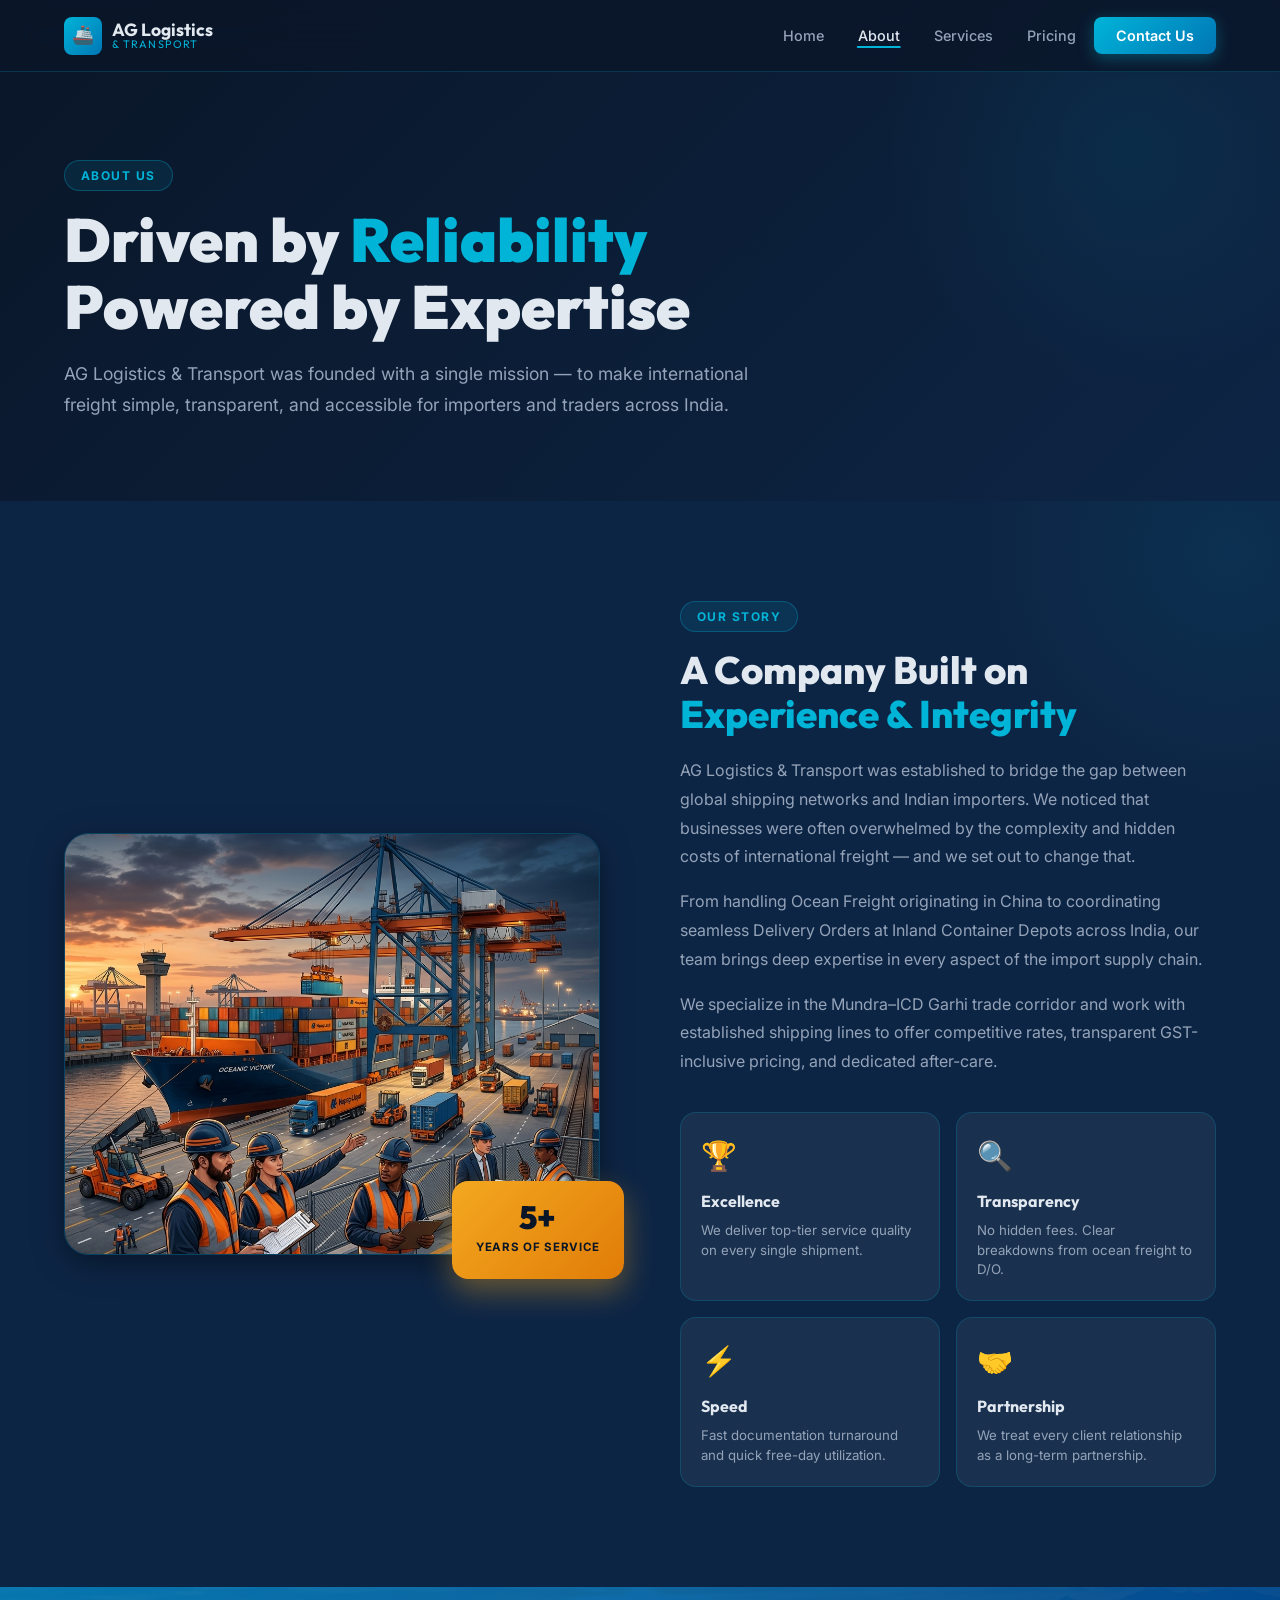
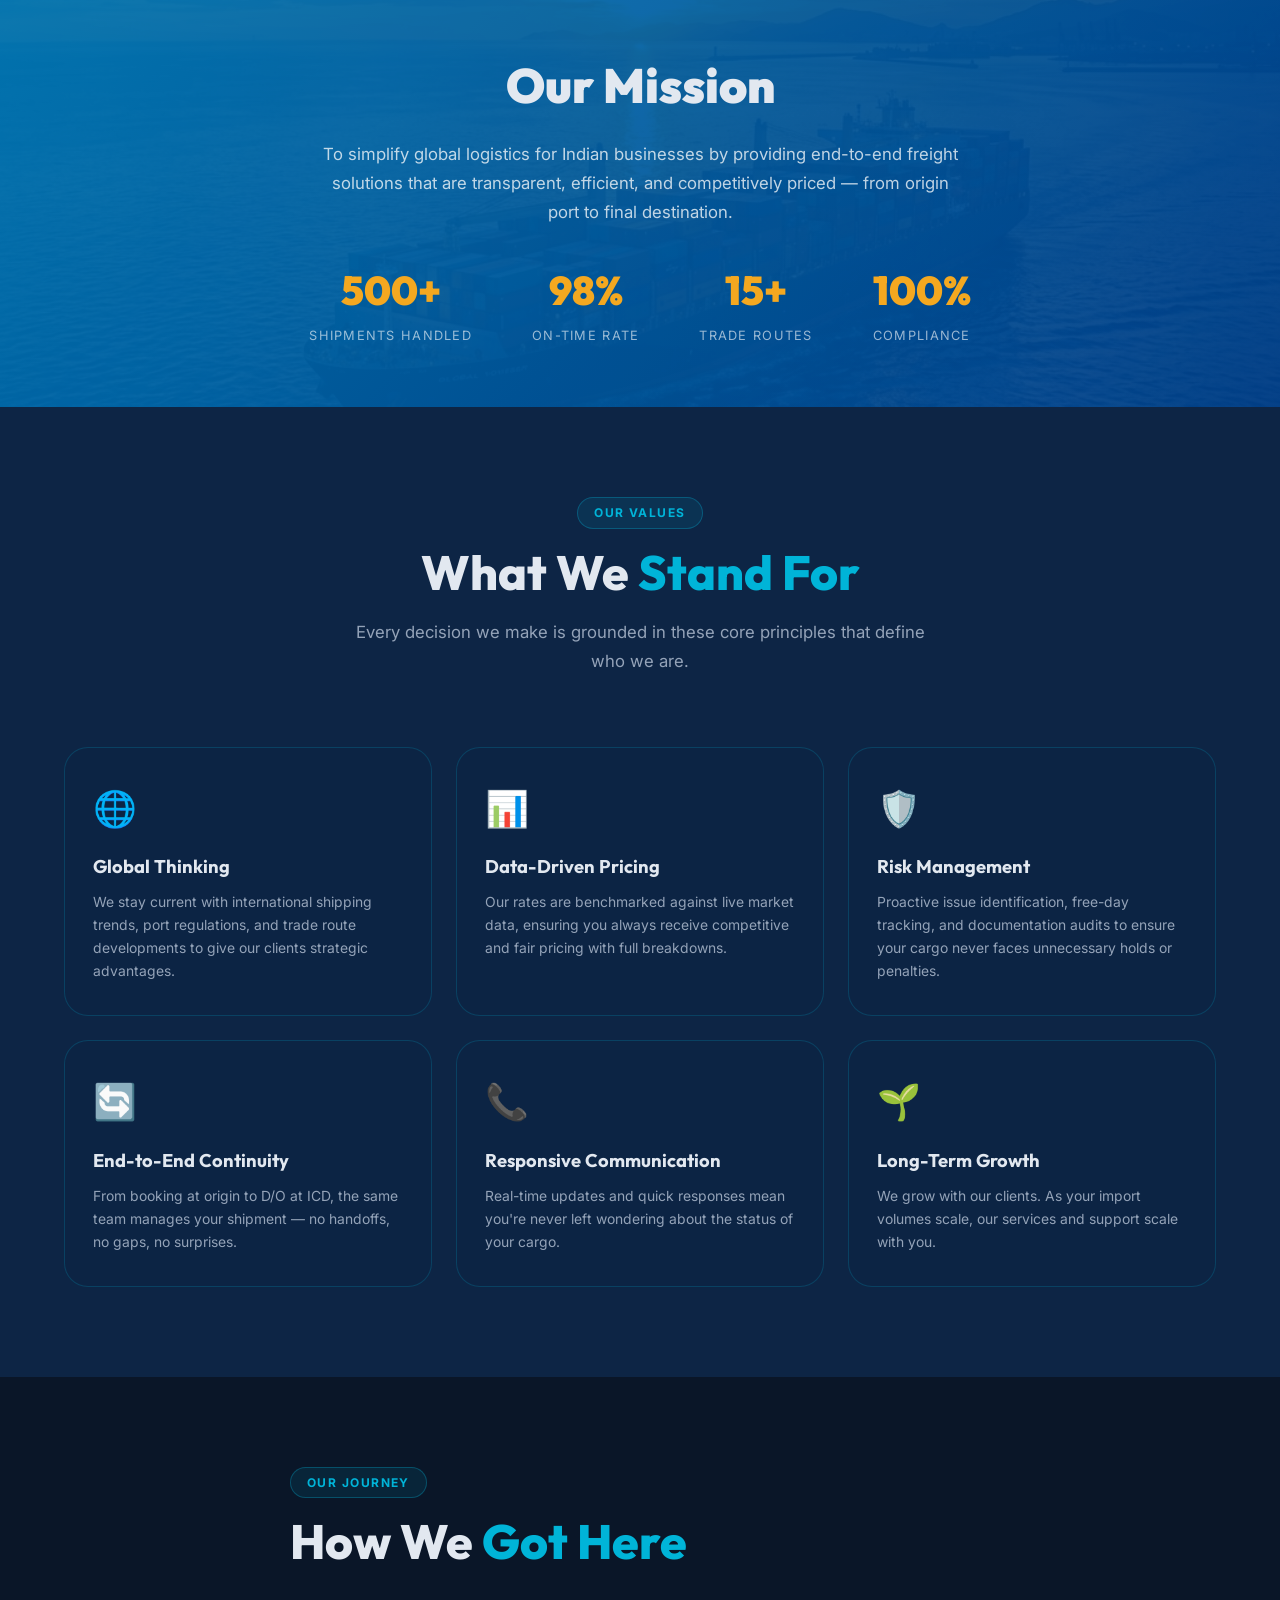
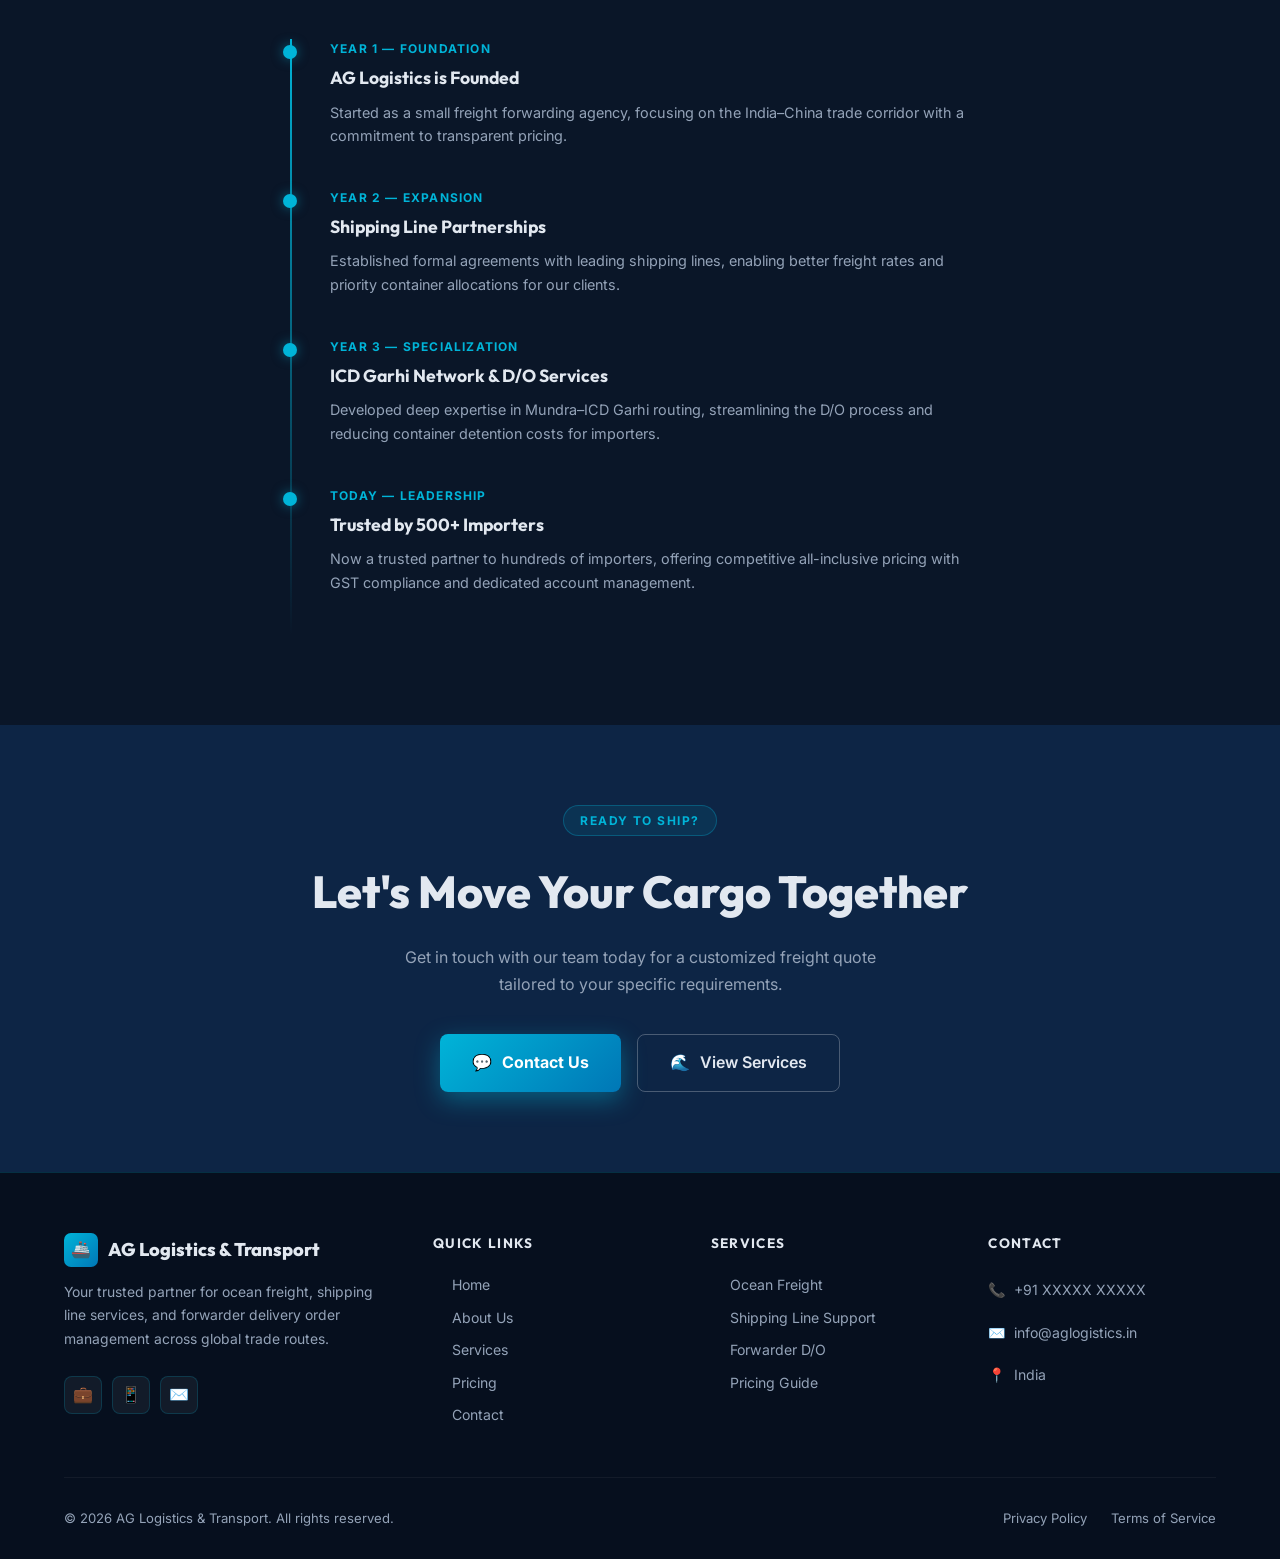
==== about.html @ 7f0ab8ba "static site with contact done" ====
<!DOCTYPE html>
<html lang="en">
<head>
  <meta charset="UTF-8" />
  <meta name="viewport" content="width=device-width, initial-scale=1.0" />
  <title>About Us | AG Logistics & Transport</title>
  <meta name="description" content="Learn about AG Logistics & Transport — our story, mission, and values that drive our commitment to delivering world-class freight solutions." />
  <link rel="stylesheet" href="css/style.css" />
  <style>
    .page-hero {
      padding: 160px 5% 80px;
      background: linear-gradient(135deg, var(--color-primary) 0%, var(--color-secondary) 100%);
      position: relative;
      overflow: hidden;
    }
    .page-hero::before {
      content: '';
      position: absolute;
      top: -100px; right: -100px;
      width: 500px; height: 500px;
      background: radial-gradient(circle, rgba(0,180,216,0.08), transparent 70%);
      pointer-events: none;
    }
    .page-hero-inner { max-width: 700px; }
    .page-hero h1 {
      font-family: var(--font-heading);
      font-size: clamp(2.4rem, 5vw, 3.8rem);
      font-weight: 900;
      line-height: 1.1;
      margin-bottom: 18px;
    }
    .page-hero p {
      font-size: 1.1rem;
      color: var(--color-text-muted);
      line-height: 1.75;
    }
    .timeline {
      position: relative;
      padding-left: 40px;
      margin-top: 40px;
    }
    .timeline::before {
      content: '';
      position: absolute;
      left: 0; top: 0; bottom: 0;
      width: 2px;
      background: linear-gradient(to bottom, var(--color-accent), transparent);
    }
    .timeline-item {
      position: relative;
      padding-bottom: 40px;
    }
    .timeline-item::before {
      content: '';
      position: absolute;
      left: -47px; top: 6px;
      width: 14px; height: 14px;
      border-radius: 50%;
      background: var(--color-accent);
      box-shadow: 0 0 12px rgba(0,180,216,0.5);
    }
    .timeline-year {
      font-size: 0.75rem;
      font-weight: 700;
      color: var(--color-accent);
      text-transform: uppercase;
      letter-spacing: 0.1em;
      margin-bottom: 6px;
    }
    .timeline-title {
      font-family: var(--font-heading);
      font-size: 1.1rem;
      font-weight: 700;
      margin-bottom: 8px;
    }
    .timeline-desc {
      font-size: 0.9rem;
      color: var(--color-text-muted);
      line-height: 1.65;
    }
    .values-grid {
      display: grid;
      grid-template-columns: repeat(3, 1fr);
      gap: 24px;
      margin-top: 50px;
    }
    .value-card {
      background: var(--color-card);
      border: 1px solid var(--color-border);
      border-radius: var(--radius-lg);
      padding: 32px 28px;
      transition: var(--transition);
    }
    .value-card:hover {
      border-color: rgba(0,180,216,0.4);
      transform: translateY(-5px);
      box-shadow: var(--shadow-glow);
    }
    .value-emoji { font-size: 2.2rem; margin-bottom: 16px; display: block; }
    .value-title {
      font-family: var(--font-heading);
      font-size: 1.15rem;
      font-weight: 700;
      margin-bottom: 10px;
    }
    .value-desc {
      font-size: 0.87rem;
      color: var(--color-text-muted);
      line-height: 1.65;
    }
    .team-section {
      background: var(--color-primary);
      padding: 90px 5%;
    }
    .mission-band {
      background: linear-gradient(135deg, #0077b6, #023e8a);
      padding: 60px 5%;
      text-align: center;
      position: relative;
      overflow: hidden;
    }
    .mission-band::before {
      content: '';
      position: absolute; inset: 0;
      background: url('../images/hero_bg.png') center/cover;
      opacity: 0.06;
    }
    .mission-band h2 {
      font-family: var(--font-heading);
      font-size: clamp(1.8rem, 4vw, 3rem);
      font-weight: 900;
      position: relative;
      margin-bottom: 16px;
    }
    .mission-band p {
      font-size: 1.05rem;
      color: rgba(255,255,255,0.75);
      max-width: 650px;
      margin: 0 auto 30px;
      line-height: 1.75;
      position: relative;
    }
    .about-stats {
      display: flex;
      justify-content: center;
      gap: 60px;
      flex-wrap: wrap;
      position: relative;
      margin-top: 16px;
    }
    .astat { text-align: center; }
    .astat-num {
      font-family: var(--font-heading);
      font-size: 2.5rem;
      font-weight: 900;
      color: var(--color-gold);
      display: block;
    }
    .astat-lbl {
      font-size: 0.8rem;
      color: rgba(255,255,255,0.6);
      text-transform: uppercase;
      letter-spacing: 0.1em;
    }
    @media (max-width: 768px) {
      .values-grid { grid-template-columns: 1fr; }
    }
    @media (max-width: 1024px) {
      .values-grid { grid-template-columns: 1fr 1fr; }
    }
  </style>
</head>
<body>

  <!-- NAVBAR -->
  <nav class="navbar" id="navbar">
    <a href="index.html" class="navbar-logo">
      <div class="logo-icon">🚢</div>
      <div class="logo-text">AG Logistics <span>& Transport</span></div>
    </a>
    <ul class="navbar-links">
      <li><a href="index.html">Home</a></li>
      <li><a href="about.html" class="active">About</a></li>
      <li><a href="services.html">Services</a></li>
      <li><a href="pricing.html">Pricing</a></li>
      <li><a href="contact.html" class="navbar-cta">Contact Us</a></li>
    </ul>
    <button class="hamburger" id="hamburger" aria-label="Toggle menu">
      <span></span><span></span><span></span>
    </button>
  </nav>
  <div class="mobile-menu" id="mobileMenu">
    <a href="index.html">Home</a>
    <a href="about.html" class="active">About</a>
    <a href="services.html">Services</a>
    <a href="pricing.html">Pricing</a>
    <a href="contact.html" class="navbar-cta">Contact Us</a>
  </div>

  <!-- PAGE HERO -->
  <div class="page-hero">
    <div class="page-hero-inner">
      <div class="section-tag">About Us</div>
      <h1>Driven by <span style="color:var(--color-accent)">Reliability</span><br>Powered by Expertise</h1>
      <p>AG Logistics & Transport was founded with a single mission — to make international freight simple, transparent, and accessible for importers and traders across India.</p>
    </div>
  </div>

  <!-- ABOUT SECTION -->
  <section class="about-section">
    <div class="about-grid">
      <div class="about-visual reveal">
        <div class="about-img-wrap">
          <img src="images/shipping_line.png" alt="AG Logistics Operations" />
        </div>
        <div class="about-badge-float">
          <span class="badge-number">5+</span>
          <span class="badge-label">Years of Service</span>
        </div>
      </div>

      <div class="about-content reveal reveal-delay-1">
        <div class="section-tag">Our Story</div>
        <h2 class="about-title">A Company Built on<br><span class="accent">Experience & Integrity</span></h2>
        <p class="about-text">
          AG Logistics & Transport was established to bridge the gap between global shipping networks and Indian importers. We noticed that businesses were often overwhelmed by the complexity and hidden costs of international freight — and we set out to change that.
        </p>
        <p class="about-text">
          From handling Ocean Freight originating in China to coordinating seamless Delivery Orders at Inland Container Depots across India, our team brings deep expertise in every aspect of the import supply chain.
        </p>
        <p class="about-text">
          We specialize in the Mundra–ICD Garhi trade corridor and work with established shipping lines to offer competitive rates, transparent GST-inclusive pricing, and dedicated after-care.
        </p>

        <div class="about-pillars">
          <div class="pillar-card">
            <div class="pillar-icon">🏆</div>
            <div class="pillar-title">Excellence</div>
            <div class="pillar-desc">We deliver top-tier service quality on every single shipment.</div>
          </div>
          <div class="pillar-card">
            <div class="pillar-icon">🔍</div>
            <div class="pillar-title">Transparency</div>
            <div class="pillar-desc">No hidden fees. Clear breakdowns from ocean freight to D/O.</div>
          </div>
          <div class="pillar-card">
            <div class="pillar-icon">⚡</div>
            <div class="pillar-title">Speed</div>
            <div class="pillar-desc">Fast documentation turnaround and quick free-day utilization.</div>
          </div>
          <div class="pillar-card">
            <div class="pillar-icon">🤝</div>
            <div class="pillar-title">Partnership</div>
            <div class="pillar-desc">We treat every client relationship as a long-term partnership.</div>
          </div>
        </div>
      </div>
    </div>
  </section>

  <!-- MISSION BAND -->
  <div class="mission-band">
    <h2>Our Mission</h2>
    <p>To simplify global logistics for Indian businesses by providing end-to-end freight solutions that are transparent, efficient, and competitively priced — from origin port to final destination.</p>
    <div class="about-stats">
      <div class="astat">
        <span class="astat-num">500+</span>
        <span class="astat-lbl">Shipments Handled</span>
      </div>
      <div class="astat">
        <span class="astat-num">98%</span>
        <span class="astat-lbl">On-Time Rate</span>
      </div>
      <div class="astat">
        <span class="astat-num">15+</span>
        <span class="astat-lbl">Trade Routes</span>
      </div>
      <div class="astat">
        <span class="astat-num">100%</span>
        <span class="astat-lbl">Compliance</span>
      </div>
    </div>
  </div>

  <!-- VALUES -->
  <section style="background: var(--color-secondary); padding: 90px 5%;">
    <div class="section-header">
      <div class="section-tag">Our Values</div>
      <h2 class="section-title">What We <span class="accent">Stand For</span></h2>
      <p class="section-desc">Every decision we make is grounded in these core principles that define who we are.</p>
    </div>
    <div class="values-grid">
      <div class="value-card reveal">
        <span class="value-emoji">🌐</span>
        <h3 class="value-title">Global Thinking</h3>
        <p class="value-desc">We stay current with international shipping trends, port regulations, and trade route developments to give our clients strategic advantages.</p>
      </div>
      <div class="value-card reveal reveal-delay-1">
        <span class="value-emoji">📊</span>
        <h3 class="value-title">Data-Driven Pricing</h3>
        <p class="value-desc">Our rates are benchmarked against live market data, ensuring you always receive competitive and fair pricing with full breakdowns.</p>
      </div>
      <div class="value-card reveal reveal-delay-2">
        <span class="value-emoji">🛡️</span>
        <h3 class="value-title">Risk Management</h3>
        <p class="value-desc">Proactive issue identification, free-day tracking, and documentation audits to ensure your cargo never faces unnecessary holds or penalties.</p>
      </div>
      <div class="value-card reveal reveal-delay-1">
        <span class="value-emoji">🔄</span>
        <h3 class="value-title">End-to-End Continuity</h3>
        <p class="value-desc">From booking at origin to D/O at ICD, the same team manages your shipment — no handoffs, no gaps, no surprises.</p>
      </div>
      <div class="value-card reveal reveal-delay-2">
        <span class="value-emoji">📞</span>
        <h3 class="value-title">Responsive Communication</h3>
        <p class="value-desc">Real-time updates and quick responses mean you're never left wondering about the status of your cargo.</p>
      </div>
      <div class="value-card reveal reveal-delay-3">
        <span class="value-emoji">🌱</span>
        <h3 class="value-title">Long-Term Growth</h3>
        <p class="value-desc">We grow with our clients. As your import volumes scale, our services and support scale with you.</p>
      </div>
    </div>
  </section>

  <!-- JOURNEY TIMELINE -->
  <section style="background: var(--color-primary); padding: 90px 5%;">
    <div style="max-width:700px; margin:0 auto;">
      <div class="section-header" style="text-align:left;">
        <div class="section-tag">Our Journey</div>
        <h2 class="section-title">How We <span class="accent">Got Here</span></h2>
      </div>
      <div class="timeline reveal">
        <div class="timeline-item">
          <div class="timeline-year">Year 1 — Foundation</div>
          <h3 class="timeline-title">AG Logistics is Founded</h3>
          <p class="timeline-desc">Started as a small freight forwarding agency, focusing on the India–China trade corridor with a commitment to transparent pricing.</p>
        </div>
        <div class="timeline-item">
          <div class="timeline-year">Year 2 — Expansion</div>
          <h3 class="timeline-title">Shipping Line Partnerships</h3>
          <p class="timeline-desc">Established formal agreements with leading shipping lines, enabling better freight rates and priority container allocations for our clients.</p>
        </div>
        <div class="timeline-item">
          <div class="timeline-year">Year 3 — Specialization</div>
          <h3 class="timeline-title">ICD Garhi Network &amp; D/O Services</h3>
          <p class="timeline-desc">Developed deep expertise in Mundra–ICD Garhi routing, streamlining the D/O process and reducing container detention costs for importers.</p>
        </div>
        <div class="timeline-item">
          <div class="timeline-year">Today — Leadership</div>
          <h3 class="timeline-title">Trusted by 500+ Importers</h3>
          <p class="timeline-desc">Now a trusted partner to hundreds of importers, offering competitive all-inclusive pricing with GST compliance and dedicated account management.</p>
        </div>
      </div>
    </div>
  </section>

  <!-- CTA BAND -->
  <section style="background: var(--color-secondary); padding: 80px 5%; text-align:center;">
    <div class="section-tag" style="margin-bottom:20px;">Ready to Ship?</div>
    <h2 style="font-family:var(--font-heading);font-size:clamp(1.8rem,4vw,2.8rem);font-weight:800;margin-bottom:16px;">Let's Move Your Cargo Together</h2>
    <p style="color:var(--color-text-muted);max-width:500px;margin:0 auto 36px;font-size:1rem;line-height:1.7;">Get in touch with our team today for a customized freight quote tailored to your specific requirements.</p>
    <div style="display:flex;gap:16px;justify-content:center;flex-wrap:wrap;">
      <a href="contact.html" class="btn-primary"><span>💬</span> Contact Us</a>
      <a href="services.html" class="btn-outline"><span>🌊</span> View Services</a>
    </div>
  </section>

  <!-- FOOTER -->
  <footer>
    <div class="footer-grid">
      <div class="footer-brand">
        <div style="display:flex;align-items:center;gap:10px;margin-bottom:14px;">
          <div style="width:34px;height:34px;background:linear-gradient(135deg,#00b4d8,#0077b6);border-radius:7px;display:flex;align-items:center;justify-content:center;font-size:16px;">🚢</div>
          <span style="font-family:'Outfit',sans-serif;font-size:1.15rem;font-weight:800;">AG Logistics & Transport</span>
        </div>
        <p class="footer-desc">Your trusted partner for ocean freight, shipping line services, and forwarder delivery order management across global trade routes.</p>
        <div class="footer-socials">
          <div class="social-btn">💼</div>
          <div class="social-btn">📱</div>
          <div class="social-btn">✉️</div>
        </div>
      </div>
      <div>
        <h4 class="footer-col-title">Quick Links</h4>
        <ul class="footer-links">
          <li><a href="index.html">Home</a></li>
          <li><a href="about.html">About Us</a></li>
          <li><a href="services.html">Services</a></li>
          <li><a href="pricing.html">Pricing</a></li>
          <li><a href="contact.html">Contact</a></li>
        </ul>
      </div>
      <div>
        <h4 class="footer-col-title">Services</h4>
        <ul class="footer-links">
          <li><a href="services.html">Ocean Freight</a></li>
          <li><a href="services.html">Shipping Line Support</a></li>
          <li><a href="services.html">Forwarder D/O</a></li>
          <li><a href="pricing.html">Pricing Guide</a></li>
        </ul>
      </div>
      <div>
        <h4 class="footer-col-title">Contact</h4>
        <ul class="footer-links" style="cursor:default;">
          <li style="color:#94a3b8;gap:8px;display:flex;font-size:0.88rem;padding:5px 0;">📞 &nbsp;+91 XXXXX XXXXX</li>
          <li style="color:#94a3b8;gap:8px;display:flex;font-size:0.88rem;padding:5px 0;">✉️ &nbsp;info@aglogistics.in</li>
          <li style="color:#94a3b8;gap:8px;display:flex;font-size:0.88rem;padding:5px 0;">📍 &nbsp;India</li>
        </ul>
      </div>
    </div>
    <div class="footer-bottom">
      <p>© 2026 AG Logistics & Transport. All rights reserved.</p>
      <div class="footer-bottom-links">
        <a href="#">Privacy Policy</a>
        <a href="#">Terms of Service</a>
      </div>
    </div>
  </footer>

  <script src="js/main.js"></script>
</body>
</html>
---- css/style.css ----
/* ===========================
   AG LOGISTICS & TRANSPORT
   Main Stylesheet
=========================== */

@import url('https://fonts.googleapis.com/css2?family=Inter:wght@300;400;500;600;700;800;900&family=Outfit:wght@300;400;500;600;700;800&display=swap');

/* ===== CSS VARIABLES ===== */
:root {
  --color-primary:    #0a1628;
  --color-secondary:  #0d2545;
  --color-accent:     #00b4d8;
  --color-accent-2:   #0077b6;
  --color-gold:       #f4a820;
  --color-text:       #e2e8f0;
  --color-text-muted: #94a3b8;
  --color-card:       rgba(13, 37, 69, 0.75);
  --color-glass:      rgba(255,255,255,0.05);
  --color-border:     rgba(0, 180, 216, 0.2);

  --font-heading: 'Outfit', sans-serif;
  --font-body:    'Inter', sans-serif;

  --radius-sm: 8px;
  --radius-md: 16px;
  --radius-lg: 24px;

  --shadow-glow: 0 0 30px rgba(0, 180, 216, 0.25);
  --shadow-card: 0 8px 32px rgba(0, 0, 0, 0.4);
  --transition:  all 0.3s cubic-bezier(0.4, 0, 0.2, 1);
}

/* ===== RESET & BASE ===== */
*, *::before, *::after { box-sizing: border-box; margin: 0; padding: 0; }

html { scroll-behavior: smooth; }

body {
  font-family: var(--font-body);
  background-color: var(--color-primary);
  color: var(--color-text);
  line-height: 1.6;
  overflow-x: hidden;
}

img { max-width: 100%; display: block; }
a  { text-decoration: none; color: inherit; }
ul { list-style: none; }

/* ===== NAVBAR ===== */
.navbar {
  position: fixed;
  top: 0;
  left: 0;
  right: 0;
  z-index: 1000;
  display: flex;
  align-items: center;
  justify-content: space-between;
  padding: 0 5%;
  height: 72px;
  background: rgba(10, 22, 40, 0.8);
  backdrop-filter: blur(20px);
  -webkit-backdrop-filter: blur(20px);
  border-bottom: 1px solid var(--color-border);
  transition: var(--transition);
}

.navbar.scrolled {
  background: rgba(10, 22, 40, 0.97);
  box-shadow: 0 4px 24px rgba(0,0,0,0.4);
}

.navbar-logo {
  display: flex;
  align-items: center;
  gap: 10px;
}

.navbar-logo .logo-icon {
  width: 38px;
  height: 38px;
  background: linear-gradient(135deg, var(--color-accent), var(--color-accent-2));
  border-radius: 8px;
  display: flex;
  align-items: center;
  justify-content: center;
  font-size: 18px;
}

.navbar-logo .logo-text {
  font-family: var(--font-heading);
  font-size: 1.1rem;
  font-weight: 700;
  line-height: 1.1;
}
.navbar-logo .logo-text span {
  display: block;
  font-size: 0.68rem;
  font-weight: 400;
  color: var(--color-accent);
  letter-spacing: 0.1em;
  text-transform: uppercase;
}

.navbar-links {
  display: flex;
  align-items: center;
  gap: 2px;
}

.navbar-links a {
  padding: 8px 16px;
  border-radius: var(--radius-sm);
  font-size: 0.9rem;
  font-weight: 500;
  color: var(--color-text-muted);
  transition: var(--transition);
  position: relative;
}

.navbar-links a::after {
  content: '';
  position: absolute;
  bottom: 4px;
  left: 50%;
  transform: translateX(-50%);
  width: 0;
  height: 2px;
  background: var(--color-accent);
  border-radius: 2px;
  transition: var(--transition);
}

.navbar-links a:hover,
.navbar-links a.active {
  color: var(--color-text);
}

.navbar-links a:hover::after,
.navbar-links a.active::after {
  width: 60%;
}

.navbar-cta {
  background: linear-gradient(135deg, var(--color-accent), var(--color-accent-2));
  color: white !important;
  padding: 10px 22px !important;
  border-radius: var(--radius-sm) !important;
  font-weight: 600 !important;
  box-shadow: 0 4px 15px rgba(0, 180, 216, 0.35);
}
.navbar-cta::after { display: none !important; }
.navbar-cta:hover { transform: translateY(-1px); box-shadow: 0 6px 20px rgba(0, 180, 216, 0.5); }

/* Hamburger */
.hamburger {
  display: none;
  flex-direction: column;
  gap: 5px;
  cursor: pointer;
  padding: 4px;
  background: none;
  border: none;
}
.hamburger span {
  display: block;
  width: 24px;
  height: 2px;
  background: var(--color-text);
  border-radius: 2px;
  transition: var(--transition);
}
.hamburger.open span:nth-child(1) { transform: translateY(7px) rotate(45deg); }
.hamburger.open span:nth-child(2) { opacity: 0; }
.hamburger.open span:nth-child(3) { transform: translateY(-7px) rotate(-45deg); }

/* ===== HERO SECTION ===== */
.hero {
  position: relative;
  min-height: 100vh;
  display: flex;
  align-items: center;
  overflow: hidden;
  padding: 80px 5% 0;
}

.hero-bg {
  position: absolute;
  inset: 0;
  background-image: url('../images/hero_bg.png');
  background-size: cover;
  background-position: center;
  z-index: 0;
}

.hero-overlay {
  position: absolute;
  inset: 0;
  background: linear-gradient(
    135deg,
    rgba(10, 22, 40, 0.92) 0%,
    rgba(10, 22, 40, 0.7) 50%,
    rgba(0, 119, 182, 0.3) 100%
  );
  z-index: 1;
}

.hero-content {
  position: relative;
  z-index: 2;
  max-width: 680px;
}

.hero-badge {
  display: inline-flex;
  align-items: center;
  gap: 8px;
  padding: 6px 16px;
  background: rgba(0, 180, 216, 0.15);
  border: 1px solid rgba(0, 180, 216, 0.4);
  border-radius: 50px;
  font-size: 0.8rem;
  font-weight: 600;
  color: var(--color-accent);
  letter-spacing: 0.08em;
  text-transform: uppercase;
  margin-bottom: 28px;
  animation: fadeInUp 0.6s ease forwards;
}

.hero-badge::before {
  content: '';
  width: 6px;
  height: 6px;
  background: var(--color-accent);
  border-radius: 50%;
  animation: pulse 2s infinite;
}

@keyframes pulse {
  0%, 100% { opacity: 1; transform: scale(1); }
  50%       { opacity: 0.5; transform: scale(1.4); }
}

.hero-title {
  font-family: var(--font-heading);
  font-size: clamp(2.8rem, 6vw, 5rem);
  font-weight: 800;
  line-height: 1.08;
  margin-bottom: 24px;
  animation: fadeInUp 0.6s 0.1s ease both;
}

.hero-title .highlight {
  background: linear-gradient(90deg, var(--color-accent), var(--color-gold));
  -webkit-background-clip: text;
  -webkit-text-fill-color: transparent;
  background-clip: text;
}

.hero-subtitle {
  font-size: 1.15rem;
  color: var(--color-text-muted);
  margin-bottom: 40px;
  max-width: 540px;
  line-height: 1.75;
  animation: fadeInUp 0.6s 0.2s ease both;
}

.hero-actions {
  display: flex;
  gap: 16px;
  flex-wrap: wrap;
  animation: fadeInUp 0.6s 0.3s ease both;
}

.btn-primary {
  display: inline-flex;
  align-items: center;
  gap: 10px;
  padding: 15px 32px;
  background: linear-gradient(135deg, var(--color-accent), var(--color-accent-2));
  color: white;
  border-radius: var(--radius-sm);
  font-weight: 700;
  font-size: 1rem;
  box-shadow: 0 8px 25px rgba(0, 180, 216, 0.4);
  transition: var(--transition);
  border: none;
  cursor: pointer;
}

.btn-primary:hover {
  transform: translateY(-2px);
  box-shadow: 0 12px 35px rgba(0, 180, 216, 0.55);
}

.btn-outline {
  display: inline-flex;
  align-items: center;
  gap: 10px;
  padding: 15px 32px;
  border: 1.5px solid rgba(255,255,255,0.25);
  color: var(--color-text);
  border-radius: var(--radius-sm);
  font-weight: 600;
  font-size: 1rem;
  transition: var(--transition);
  background: transparent;
  cursor: pointer;
}

.btn-outline:hover {
  background: var(--color-glass);
  border-color: var(--color-accent);
  color: var(--color-accent);
}

.hero-stats {
  position: relative;
  z-index: 2;
  display: flex;
  gap: 3px;
  margin-top: 72px;
  padding: 28px 0;
  border-top: 1px solid var(--color-border);
  animation: fadeInUp 0.6s 0.4s ease both;
}

.stat-item {
  flex: 1;
  text-align: center;
}

.stat-item + .stat-item {
  border-left: 1px solid var(--color-border);
}

.stat-number {
  font-family: var(--font-heading);
  font-size: 2rem;
  font-weight: 800;
  color: var(--color-accent);
  display: block;
}

.stat-label {
  font-size: 0.78rem;
  color: var(--color-text-muted);
  text-transform: uppercase;
  letter-spacing: 0.08em;
}

.hero-scroll-indicator {
  position: absolute;
  bottom: 32px;
  left: 50%;
  transform: translateX(-50%);
  z-index: 2;
  display: flex;
  flex-direction: column;
  align-items: center;
  gap: 8px;
  color: var(--color-text-muted);
  font-size: 0.75rem;
  letter-spacing: 0.1em;
  text-transform: uppercase;
  animation: bounce 2s infinite;
}

.hero-scroll-indicator .scroll-line {
  width: 1.5px;
  height: 40px;
  background: linear-gradient(to bottom, var(--color-accent), transparent);
}

@keyframes bounce {
  0%, 100% { transform: translateX(-50%) translateY(0); }
  50%       { transform: translateX(-50%) translateY(6px); }
}

@keyframes fadeInUp {
  from { opacity: 0; transform: translateY(30px); }
  to   { opacity: 1; transform: translateY(0); }
}

/* ===== SECTION COMMON ===== */
section { padding: 100px 5%; }

.section-header {
  text-align: center;
  margin-bottom: 70px;
}

.section-tag {
  display: inline-block;
  padding: 5px 16px;
  background: rgba(0, 180, 216, 0.1);
  border: 1px solid rgba(0, 180, 216, 0.3);
  border-radius: 50px;
  font-size: 0.75rem;
  font-weight: 700;
  color: var(--color-accent);
  letter-spacing: 0.12em;
  text-transform: uppercase;
  margin-bottom: 16px;
}

.section-title {
  font-family: var(--font-heading);
  font-size: clamp(2rem, 4vw, 3rem);
  font-weight: 800;
  line-height: 1.15;
  margin-bottom: 18px;
}

.section-title .accent { color: var(--color-accent); }

.section-desc {
  font-size: 1.05rem;
  color: var(--color-text-muted);
  max-width: 580px;
  margin: 0 auto;
  line-height: 1.75;
}

/* ===== ABOUT SECTION ===== */
.about-section {
  background: var(--color-secondary);
  position: relative;
  overflow: hidden;
}

.about-section::before {
  content: '';
  position: absolute;
  top: -200px;
  right: -200px;
  width: 500px;
  height: 500px;
  background: radial-gradient(circle, rgba(0, 180, 216, 0.08), transparent 70%);
  pointer-events: none;
}

.about-grid {
  display: grid;
  grid-template-columns: 1fr 1fr;
  gap: 80px;
  align-items: center;
}

.about-visual {
  position: relative;
}

.about-img-wrap {
  border-radius: var(--radius-lg);
  overflow: hidden;
  box-shadow: var(--shadow-card);
  border: 1px solid var(--color-border);
}

.about-img-wrap img {
  width: 100%;
  height: 420px;
  object-fit: cover;
  transition: transform 0.6s ease;
}

.about-img-wrap:hover img { transform: scale(1.04); }

.about-badge-float {
  position: absolute;
  bottom: -24px;
  right: -24px;
  background: linear-gradient(135deg, var(--color-gold), #e07c08);
  color: #0a1628;
  padding: 20px 24px;
  border-radius: var(--radius-md);
  text-align: center;
  box-shadow: 0 12px 30px rgba(244, 168, 32, 0.4);
}

.about-badge-float .badge-number {
  font-family: var(--font-heading);
  font-size: 2rem;
  font-weight: 900;
  display: block;
  line-height: 1;
}

.about-badge-float .badge-label {
  font-size: 0.72rem;
  font-weight: 700;
  text-transform: uppercase;
  letter-spacing: 0.06em;
  margin-top: 4px;
}

.about-content { }

.about-content .section-tag { text-align: left; }

.about-title {
  font-family: var(--font-heading);
  font-size: clamp(1.8rem, 3vw, 2.6rem);
  font-weight: 800;
  line-height: 1.15;
  margin-bottom: 20px;
}

.about-title .accent { color: var(--color-accent); }

.about-text {
  color: var(--color-text-muted);
  font-size: 1rem;
  line-height: 1.8;
  margin-bottom: 16px;
}

.about-pillars {
  display: grid;
  grid-template-columns: 1fr 1fr;
  gap: 16px;
  margin-top: 36px;
}

.pillar-card {
  background: var(--color-glass);
  border: 1px solid var(--color-border);
  border-radius: var(--radius-md);
  padding: 20px;
  transition: var(--transition);
}

.pillar-card:hover {
  background: rgba(0, 180, 216, 0.08);
  border-color: var(--color-accent);
  transform: translateY(-3px);
}

.pillar-icon {
  font-size: 1.8rem;
  margin-bottom: 10px;
}

.pillar-title {
  font-family: var(--font-heading);
  font-size: 1rem;
  font-weight: 700;
  margin-bottom: 6px;
}

.pillar-desc {
  font-size: 0.83rem;
  color: var(--color-text-muted);
  line-height: 1.5;
}

/* ===== SERVICES SECTION ===== */
.services-section {
  background: var(--color-primary);
  position: relative;
  overflow: hidden;
}

.services-section::before {
  content: '';
  position: absolute;
  bottom: -300px;
  left: -200px;
  width: 600px;
  height: 600px;
  background: radial-gradient(circle, rgba(0, 119, 182, 0.06), transparent 70%);
  pointer-events: none;
}

.services-grid {
  display: grid;
  grid-template-columns: repeat(3, 1fr);
  gap: 28px;
}

.service-card {
  background: var(--color-card);
  border: 1px solid var(--color-border);
  border-radius: var(--radius-lg);
  overflow: hidden;
  transition: var(--transition);
  cursor: default;
  position: relative;
}

.service-card::before {
  content: '';
  position: absolute;
  top: 0;
  left: 0;
  right: 0;
  height: 3px;
  background: linear-gradient(90deg, var(--color-accent), var(--color-accent-2));
  opacity: 0;
  transition: var(--transition);
}

.service-card:hover {
  transform: translateY(-8px);
  border-color: rgba(0, 180, 216, 0.4);
  box-shadow: 0 20px 50px rgba(0, 0, 0, 0.4), var(--shadow-glow);
}

.service-card:hover::before { opacity: 1; }

.service-img {
  height: 220px;
  overflow: hidden;
}

.service-img img {
  width: 100%;
  height: 100%;
  object-fit: cover;
  transition: transform 0.6s ease;
}

.service-card:hover .service-img img { transform: scale(1.07); }

.service-body {
  padding: 28px;
}

.service-icon {
  width: 48px;
  height: 48px;
  background: linear-gradient(135deg, rgba(0,180,216,0.2), rgba(0,119,182,0.2));
  border: 1px solid rgba(0,180,216,0.3);
  border-radius: 12px;
  display: flex;
  align-items: center;
  justify-content: center;
  font-size: 1.4rem;
  margin-bottom: 16px;
}

.service-title {
  font-family: var(--font-heading);
  font-size: 1.3rem;
  font-weight: 700;
  margin-bottom: 12px;
}

.service-desc {
  font-size: 0.9rem;
  color: var(--color-text-muted);
  line-height: 1.7;
  margin-bottom: 20px;
}

.service-features {
  display: flex;
  flex-direction: column;
  gap: 8px;
}

.service-features li {
  display: flex;
  align-items: center;
  gap: 10px;
  font-size: 0.85rem;
  color: var(--color-text-muted);
}

.service-features li::before {
  content: '';
  width: 6px;
  height: 6px;
  border-radius: 50%;
  background: var(--color-accent);
  flex-shrink: 0;
}

/* ===== PRICING SECTION ===== */
.pricing-section {
  background: var(--color-secondary);
  position: relative;
  overflow: hidden;
}

.pricing-intro {
  background: rgba(0,180,216,0.06);
  border: 1px solid var(--color-border);
  border-radius: var(--radius-md);
  padding: 18px 24px;
  margin-bottom: 48px;
  display: flex;
  align-items: center;
  gap: 14px;
  font-size: 0.9rem;
  color: var(--color-text-muted);
}

.pricing-intro .info-icon {
  font-size: 1.4rem;
  flex-shrink: 0;
}

.pricing-intro strong { color: var(--color-accent); }

.pricing-card {
  background: var(--color-card);
  border: 1px solid var(--color-border);
  border-radius: var(--radius-lg);
  overflow: hidden;
  box-shadow: var(--shadow-card);
}

.pricing-card-header {
  background: linear-gradient(135deg, var(--color-accent-2), #004e8f);
  padding: 28px 36px;
  display: flex;
  align-items: center;
  justify-content: space-between;
  flex-wrap: wrap;
  gap: 16px;
}

.pricing-route {
  font-family: var(--font-heading);
  font-size: 1.4rem;
  font-weight: 800;
  color: white;
  display: flex;
  align-items: center;
  gap: 14px;
}

.route-arrow {
  font-size: 1.2rem;
  opacity: 0.7;
}

.pricing-meta {
  display: flex;
  gap: 20px;
}

.meta-tag {
  background: rgba(255,255,255,0.12);
  border: 1px solid rgba(255,255,255,0.2);
  padding: 6px 14px;
  border-radius: 50px;
  font-size: 0.78rem;
  font-weight: 600;
  color: white;
  letter-spacing: 0.06em;
}

.pricing-table-wrap {
  overflow-x: auto;
  padding: 36px;
}

table.pricing-table {
  width: 100%;
  border-collapse: collapse;
  font-size: 0.93rem;
}

.pricing-table th {
  text-align: left;
  padding: 12px 20px;
  font-size: 0.75rem;
  font-weight: 700;
  color: var(--color-accent);
  text-transform: uppercase;
  letter-spacing: 0.1em;
  border-bottom: 2px solid var(--color-border);
}

.pricing-table td {
  padding: 16px 20px;
  border-bottom: 1px solid rgba(255,255,255,0.05);
  color: var(--color-text);
  vertical-align: middle;
}

.pricing-table tr:last-child td { border-bottom: none; }

.pricing-table tr:hover td {
  background: rgba(0, 180, 216, 0.05);
}

.pricing-table .row-service td:first-child {
  font-weight: 600;
  color: var(--color-text);
}

.currency-badge {
  display: inline-flex;
  align-items: center;
  padding: 3px 10px;
  border-radius: 50px;
  font-size: 0.72rem;
  font-weight: 700;
  letter-spacing: 0.06em;
}

.currency-usd {
  background: rgba(244, 168, 32, 0.15);
  color: var(--color-gold);
  border: 1px solid rgba(244,168,32,0.3);
}

.currency-inr {
  background: rgba(0, 180, 216, 0.12);
  color: var(--color-accent);
  border: 1px solid rgba(0,180,216,0.25);
}

.amount-highlight {
  font-family: var(--font-heading);
  font-weight: 700;
  font-size: 1rem;
}

.pricing-table .row-total {
  background: rgba(0,180,216,0.06);
}

.pricing-table .row-total td {
  font-family: var(--font-heading);
  font-weight: 900;
  font-size: 1.15rem;
  color: var(--color-accent);
  border-top: 2px solid var(--color-border);
  border-bottom: none;
}

.pricing-footer {
  padding: 0 36px 36px;
  display: flex;
  gap: 24px;
  flex-wrap: wrap;
}

.pricing-note {
  display: inline-flex;
  align-items: center;
  gap: 8px;
  padding: 10px 18px;
  background: rgba(244, 168, 32, 0.08);
  border: 1px solid rgba(244,168,32,0.2);
  border-radius: var(--radius-sm);
  font-size: 0.83rem;
  color: var(--color-gold);
  font-weight: 500;
}

.pricing-disclaimer {
  margin-top: 36px;
  padding: 20px 24px;
  background: rgba(255,255,255,0.02);
  border-radius: var(--radius-md);
  font-size: 0.82rem;
  color: var(--color-text-muted);
  text-align: center;
  border: 1px solid rgba(255,255,255,0.05);
}

/* ===== CONTACT SECTION ===== */
.contact-section {
  background: var(--color-primary);
  position: relative;
  overflow: hidden;
}

.contact-section::before {
  content: '';
  position: absolute;
  top: -200px;
  left: 50%;
  transform: translateX(-50%);
  width: 700px;
  height: 400px;
  background: radial-gradient(ellipse, rgba(0,180,216,0.07), transparent 70%);
  pointer-events: none;
}

.contact-grid {
  display: grid;
  grid-template-columns: 1fr 1.3fr;
  gap: 60px;
  align-items: start;
}

.contact-info-card {
  background: var(--color-card);
  border: 1px solid var(--color-border);
  border-radius: var(--radius-lg);
  padding: 40px;
}

.contact-info-title {
  font-family: var(--font-heading);
  font-size: 1.6rem;
  font-weight: 800;
  margin-bottom: 12px;
}

.contact-info-desc {
  font-size: 0.9rem;
  color: var(--color-text-muted);
  margin-bottom: 36px;
  line-height: 1.7;
}

.contact-items {
  display: flex;
  flex-direction: column;
  gap: 20px;
  margin-bottom: 36px;
}

.contact-item {
  display: flex;
  align-items: flex-start;
  gap: 16px;
}

.contact-item-icon {
  width: 44px;
  height: 44px;
  background: linear-gradient(135deg, rgba(0,180,216,0.2), rgba(0,119,182,0.2));
  border: 1px solid rgba(0,180,216,0.3);
  border-radius: 10px;
  display: flex;
  align-items: center;
  justify-content: center;
  font-size: 1.2rem;
  flex-shrink: 0;
}

.contact-item-label {
  font-size: 0.72rem;
  font-weight: 700;
  color: var(--color-accent);
  text-transform: uppercase;
  letter-spacing: 0.08em;
  margin-bottom: 4px;
}

.contact-item-value {
  font-size: 0.95rem;
  font-weight: 500;
  color: var(--color-text);
}

.contact-divider {
  border: none;
  border-top: 1px solid var(--color-border);
  margin: 28px 0;
}

.hours-title {
  font-family: var(--font-heading);
  font-size: 0.9rem;
  font-weight: 700;
  margin-bottom: 12px;
  color: var(--color-text-muted);
  text-transform: uppercase;
  letter-spacing: 0.08em;
}

.hours-row {
  display: flex;
  justify-content: space-between;
  font-size: 0.88rem;
  color: var(--color-text-muted);
  padding: 6px 0;
}

.hours-open { color: #4ade80; font-weight: 600; }

/* Contact Form */
.contact-form-wrap {
  background: var(--color-card);
  border: 1px solid var(--color-border);
  border-radius: var(--radius-lg);
  padding: 40px;
}

.form-title {
  font-family: var(--font-heading);
  font-size: 1.6rem;
  font-weight: 800;
  margin-bottom: 8px;
}

.form-subtitle {
  font-size: 0.9rem;
  color: var(--color-text-muted);
  margin-bottom: 32px;
}

.form-row {
  display: grid;
  grid-template-columns: 1fr 1fr;
  gap: 16px;
}

.form-group {
  margin-bottom: 20px;
}

.form-group label {
  display: block;
  font-size: 0.82rem;
  font-weight: 600;
  color: var(--color-text-muted);
  margin-bottom: 8px;
  text-transform: uppercase;
  letter-spacing: 0.06em;
}

.form-group input,
.form-group select,
.form-group textarea {
  width: 100%;
  padding: 13px 16px;
  background: rgba(255,255,255,0.04);
  border: 1.5px solid var(--color-border);
  border-radius: var(--radius-sm);
  color: var(--color-text);
  font-family: var(--font-body);
  font-size: 0.95rem;
  outline: none;
  transition: var(--transition);
  -webkit-appearance: none;
  appearance: none;
}

.form-group select {
  background-image: url("data:image/svg+xml,%3Csvg xmlns='http://www.w3.org/2000/svg' viewBox='0 0 24 24' fill='%2394a3b8'%3E%3Cpath d='M7 10l5 5 5-5z'/%3E%3C/svg%3E");
  background-repeat: no-repeat;
  background-position: right 12px center;
  background-size: 20px;
  padding-right: 40px;
}

.form-group select option {
  background: var(--color-secondary);
  color: var(--color-text);
}

.form-group input::placeholder,
.form-group textarea::placeholder {
  color: rgba(148,163,184,0.5);
}

.form-group input:focus,
.form-group select:focus,
.form-group textarea:focus {
  border-color: var(--color-accent);
  background: rgba(0,180,216,0.05);
  box-shadow: 0 0 0 3px rgba(0,180,216,0.1);
}

.form-group textarea { resize: vertical; min-height: 120px; }

.form-submit {
  width: 100%;
  padding: 16px;
  background: linear-gradient(135deg, var(--color-accent), var(--color-accent-2));
  color: white;
  border: none;
  border-radius: var(--radius-sm);
  font-family: var(--font-heading);
  font-size: 1rem;
  font-weight: 700;
  cursor: pointer;
  transition: var(--transition);
  display: flex;
  align-items: center;
  justify-content: center;
  gap: 10px;
  box-shadow: 0 6px 20px rgba(0,180,216,0.35);
}

.form-submit:hover {
  transform: translateY(-2px);
  box-shadow: 0 10px 30px rgba(0,180,216,0.5);
}

.form-success {
  display: none;
  text-align: center;
  padding: 40px;
  color: #4ade80;
  font-family: var(--font-heading);
  font-size: 1.2rem;
  font-weight: 700;
}

/* ===== FOOTER ===== */
footer {
  background: #060f1e;
  border-top: 1px solid var(--color-border);
  padding: 60px 5% 30px;
}

.footer-grid {
  display: grid;
  grid-template-columns: 1.4fr 1fr 1fr 1fr;
  gap: 50px;
  margin-bottom: 50px;
}

.footer-brand {}
.footer-brand .logo-text {
  font-family: var(--font-heading);
  font-size: 1.2rem;
  font-weight: 800;
  margin-bottom: 14px;
  display: flex;
  align-items: center;
  gap: 10px;
}

.footer-brand .logo-icon {
  width: 34px;
  height: 34px;
  background: linear-gradient(135deg, var(--color-accent), var(--color-accent-2));
  border-radius: 7px;
  display: flex;
  align-items: center;
  justify-content: center;
  font-size: 16px;
}

.footer-desc {
  font-size: 0.87rem;
  color: var(--color-text-muted);
  line-height: 1.7;
  margin-bottom: 24px;
}

.footer-socials {
  display: flex;
  gap: 10px;
}

.social-btn {
  width: 38px;
  height: 38px;
  background: var(--color-glass);
  border: 1px solid var(--color-border);
  border-radius: 8px;
  display: flex;
  align-items: center;
  justify-content: center;
  font-size: 1rem;
  transition: var(--transition);
  cursor: pointer;
}

.social-btn:hover {
  background: rgba(0,180,216,0.15);
  border-color: var(--color-accent);
  transform: translateY(-2px);
}

.footer-col-title {
  font-family: var(--font-heading);
  font-size: 0.85rem;
  font-weight: 700;
  text-transform: uppercase;
  letter-spacing: 0.1em;
  color: var(--color-text);
  margin-bottom: 20px;
}

.footer-links {
  display: flex;
  flex-direction: column;
  gap: 10px;
}

.footer-links a {
  font-size: 0.88rem;
  color: var(--color-text-muted);
  transition: var(--transition);
  display: flex;
  align-items: center;
  gap: 8px;
}

.footer-links a:hover { color: var(--color-accent); transform: translateX(4px); }
.footer-links a::before { content: '→'; font-size: 0.7rem; opacity: 0; transition: var(--transition); }
.footer-links a:hover::before { opacity: 1; }

.footer-bottom {
  border-top: 1px solid rgba(255,255,255,0.05);
  padding-top: 30px;
  display: flex;
  justify-content: space-between;
  align-items: center;
  flex-wrap: wrap;
  gap: 16px;
}

.footer-bottom p {
  font-size: 0.82rem;
  color: var(--color-text-muted);
}

.footer-bottom-links {
  display: flex;
  gap: 24px;
}

.footer-bottom-links a {
  font-size: 0.82rem;
  color: var(--color-text-muted);
  transition: var(--transition);
}

.footer-bottom-links a:hover { color: var(--color-accent); }

/* ===== WHY CHOOSE US ===== */
.why-section {
  background: linear-gradient(180deg, var(--color-primary) 0%, var(--color-secondary) 100%);
  padding: 80px 5%;
}

.why-grid {
  display: grid;
  grid-template-columns: repeat(4, 1fr);
  gap: 24px;
}

.why-card {
  text-align: center;
  padding: 36px 24px;
  background: var(--color-glass);
  border: 1px solid var(--color-border);
  border-radius: var(--radius-lg);
  transition: var(--transition);
}

.why-card:hover {
  background: rgba(0,180,216,0.07);
  border-color: rgba(0,180,216,0.35);
  transform: translateY(-6px);
  box-shadow: var(--shadow-glow);
}

.why-icon {
  font-size: 2.5rem;
  margin-bottom: 18px;
  display: block;
}

.why-title {
  font-family: var(--font-heading);
  font-size: 1.1rem;
  font-weight: 700;
  margin-bottom: 10px;
}

.why-desc {
  font-size: 0.85rem;
  color: var(--color-text-muted);
  line-height: 1.65;
}

/* ===== SCROLL REVEAL ANIMATIONS ===== */
.reveal {
  opacity: 0;
  transform: translateY(40px);
  transition: opacity 0.7s ease, transform 0.7s ease;
}

.reveal.visible {
  opacity: 1;
  transform: translateY(0);
}

.reveal-delay-1 { transition-delay: 0.1s; }
.reveal-delay-2 { transition-delay: 0.2s; }
.reveal-delay-3 { transition-delay: 0.3s; }
.reveal-delay-4 { transition-delay: 0.4s; }

/* ===== MOBILE MENU ===== */
.mobile-menu {
  display: none;
  position: fixed;
  top: 72px;
  left: 0;
  right: 0;
  background: rgba(10, 22, 40, 0.98);
  border-bottom: 1px solid var(--color-border);
  padding: 24px 5%;
  z-index: 999;
  backdrop-filter: blur(20px);
  flex-direction: column;
  gap: 4px;
}

.mobile-menu.open { display: flex; }

.mobile-menu a {
  display: block;
  padding: 14px 16px;
  border-radius: var(--radius-sm);
  font-weight: 500;
  color: var(--color-text-muted);
  transition: var(--transition);
  font-size: 0.95rem;
}

.mobile-menu a:hover,
.mobile-menu a.active {
  color: var(--color-text);
  background: var(--color-glass);
}

.mobile-menu .navbar-cta {
  margin-top: 12px;
  text-align: center;
  color: white !important;
}

/* ===== RESPONSIVE ===== */
@media (max-width: 1024px) {
  .services-grid  { grid-template-columns: 1fr 1fr; }
  .why-grid       { grid-template-columns: 1fr 1fr; }
  .footer-grid    { grid-template-columns: 1fr 1fr; }
  .about-grid     { grid-template-columns: 1fr; gap: 50px; }
  .about-visual   { order: -1; }
  .about-badge-float { bottom: -16px; right: 16px; }
}

@media (max-width: 768px) {
  section { padding: 70px 5%; }
  .navbar-links { display: none; }
  .hamburger { display: flex; }
  .hero-stats { flex-direction: column; gap: 0; }
  .stat-item + .stat-item { border-left: none; border-top: 1px solid var(--color-border); padding-top: 20px; margin-top: 20px; }
  .services-grid  { grid-template-columns: 1fr; }
  .contact-grid   { grid-template-columns: 1fr; }
  .form-row       { grid-template-columns: 1fr; }
  .pricing-card-header { flex-direction: column; }
  .footer-grid    { grid-template-columns: 1fr; gap: 36px; }
  .footer-bottom  { flex-direction: column; text-align: center; }
  .pricing-route  { font-size: 1.1rem; flex-direction: column; gap: 6px; text-align: center; }
}

@media (max-width: 480px) {
  .hero-title { font-size: 2.2rem; }
  .hero-actions { flex-direction: column; }
  .btn-primary, .btn-outline { width: 100%; justify-content: center; }
  .why-grid { grid-template-columns: 1fr; }
}
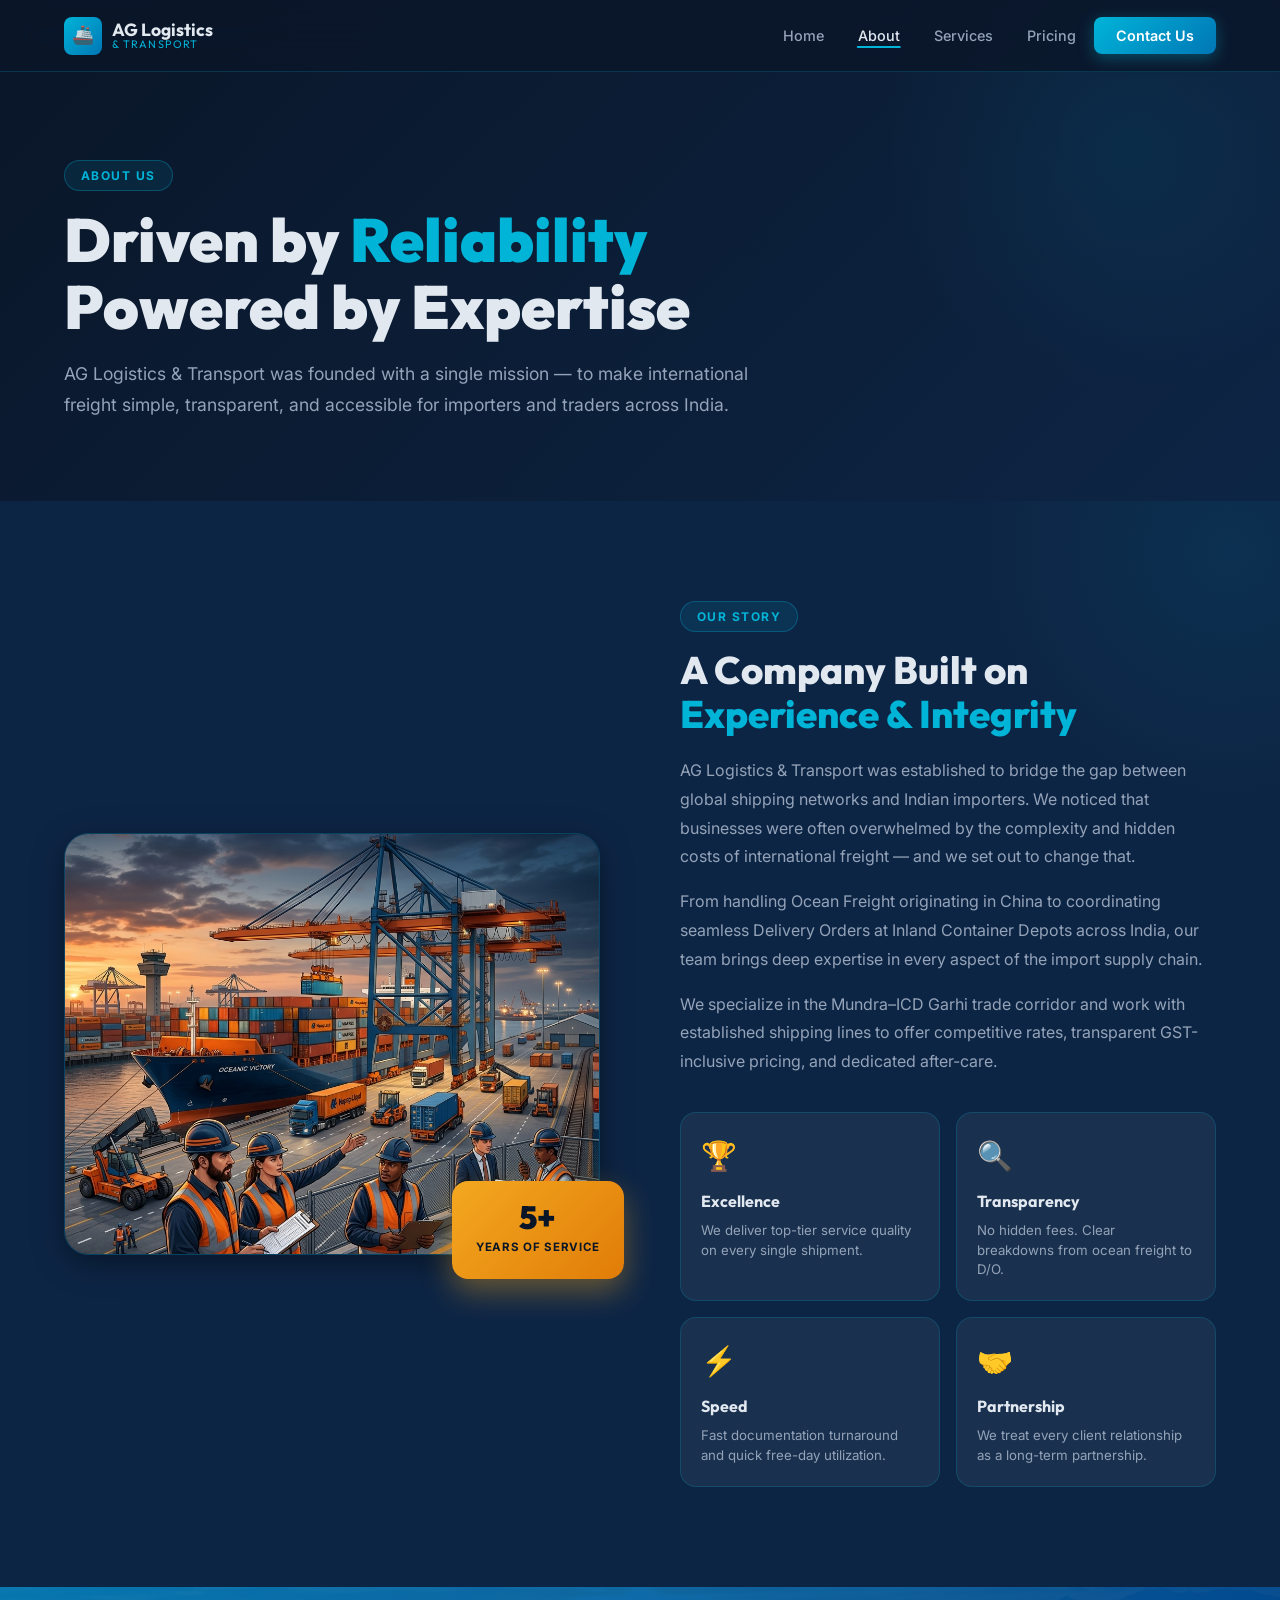
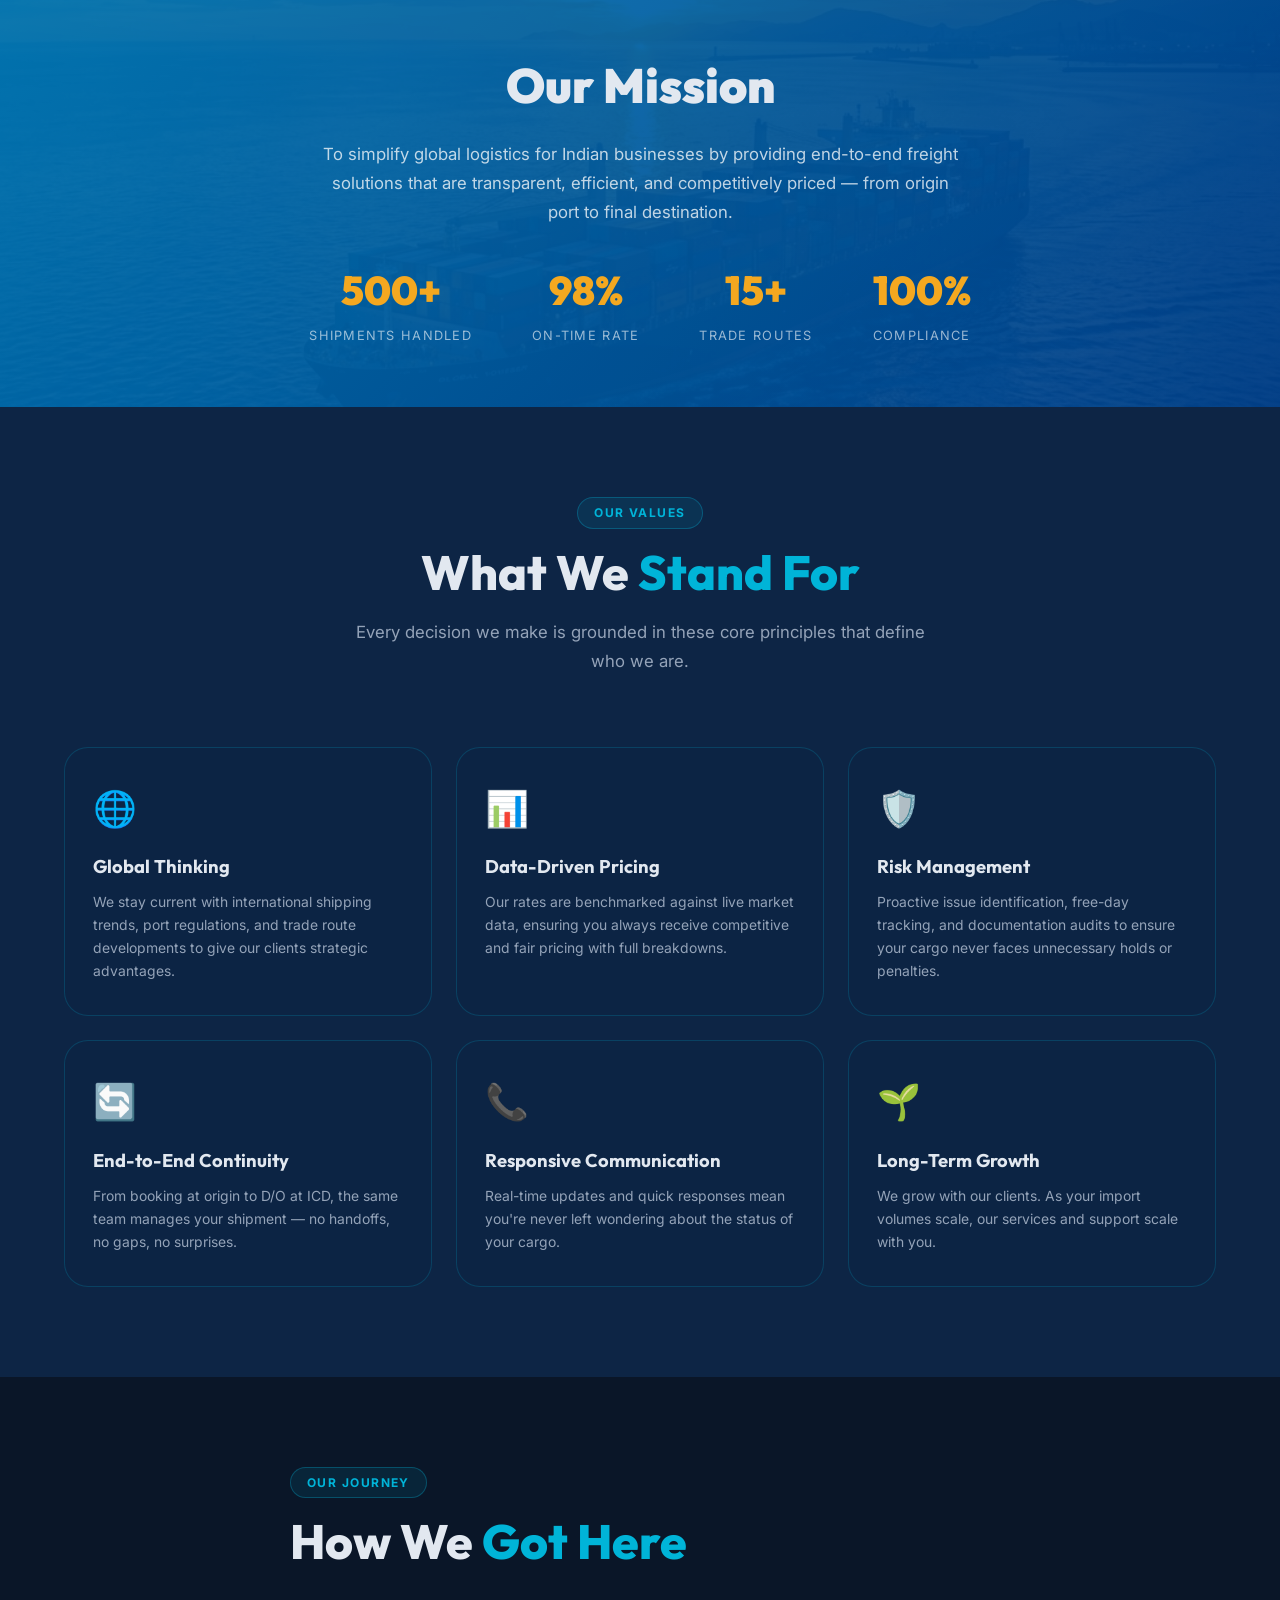
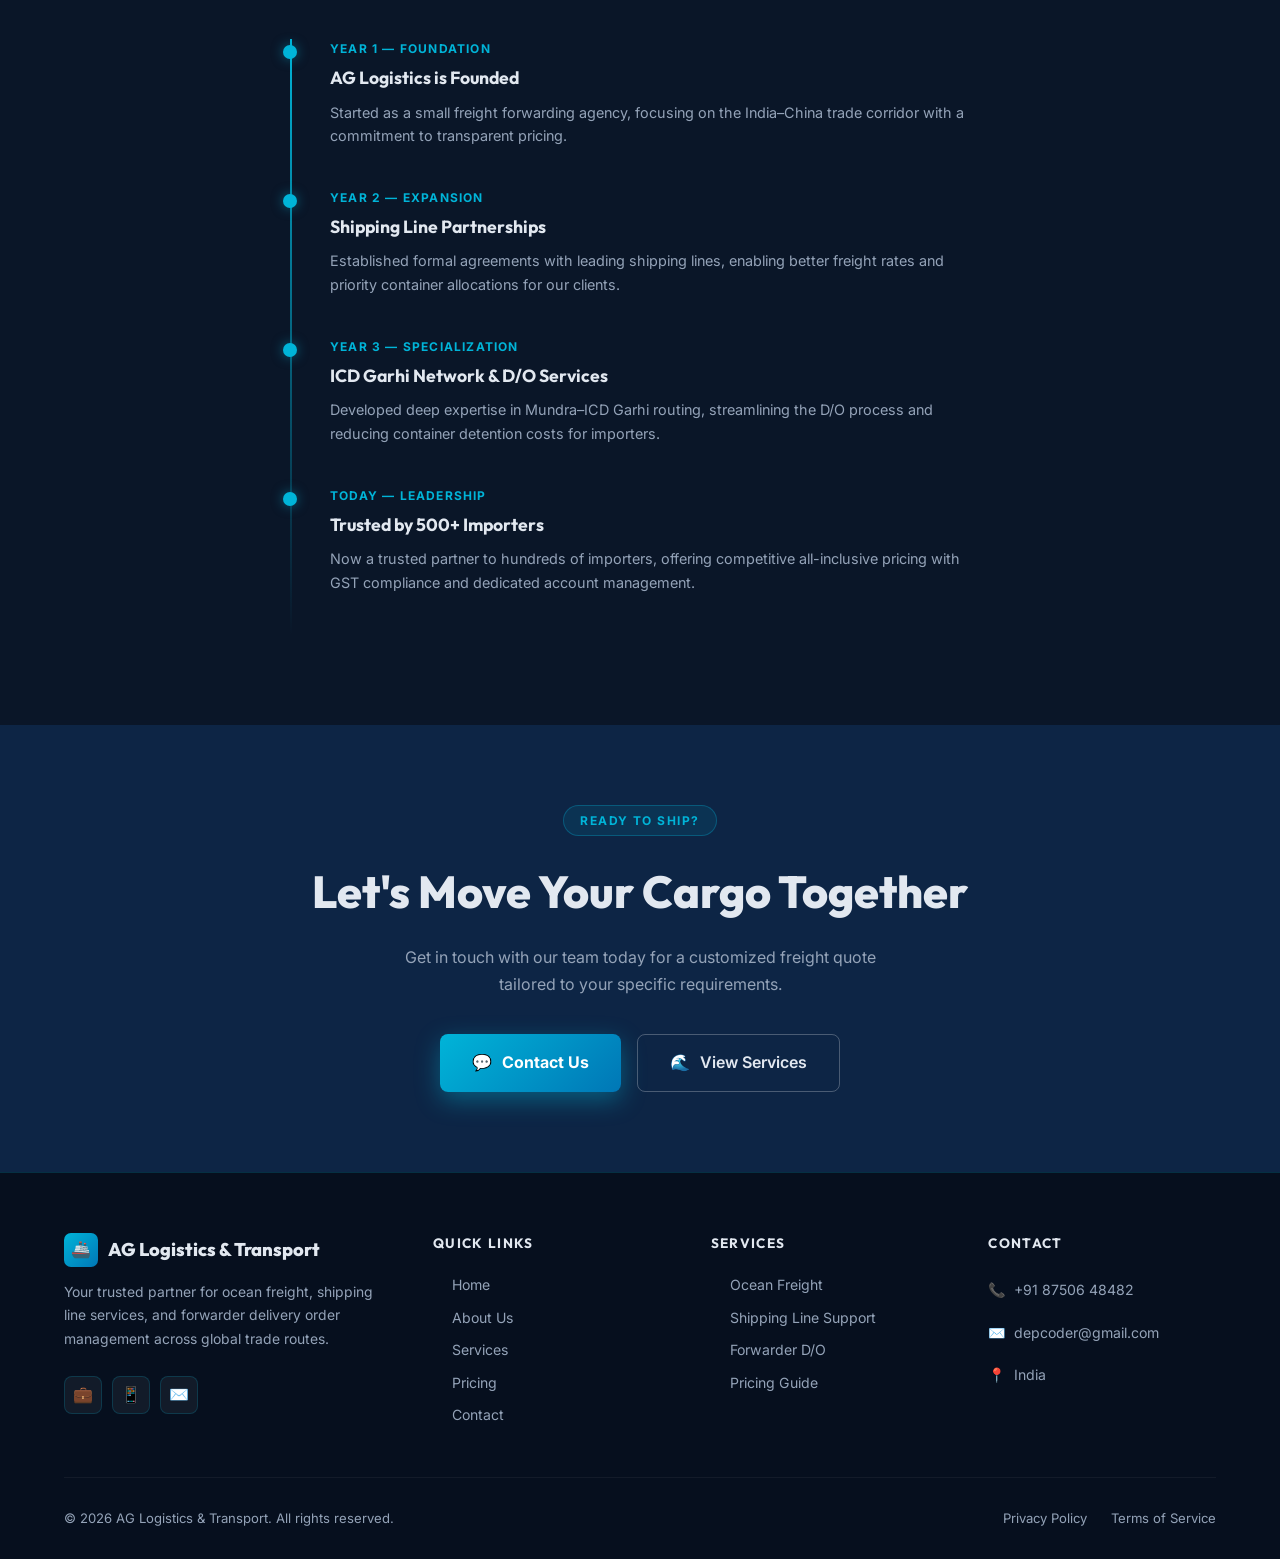
==== commit 49a34166: "contact info edit" ====
--- a/about.html
+++ b/about.html
@@ -1,10 +1,12 @@
 <!DOCTYPE html>
 <html lang="en">
+
 <head>
   <meta charset="UTF-8" />
   <meta name="viewport" content="width=device-width, initial-scale=1.0" />
   <title>About Us | AG Logistics & Transport</title>
-  <meta name="description" content="Learn about AG Logistics & Transport — our story, mission, and values that drive our commitment to delivering world-class freight solutions." />
+  <meta name="description"
+    content="Learn about AG Logistics & Transport — our story, mission, and values that drive our commitment to delivering world-class freight solutions." />
   <link rel="stylesheet" href="css/style.css" />
   <style>
     .page-hero {
@@ -13,15 +15,22 @@
       position: relative;
       overflow: hidden;
     }
+
     .page-hero::before {
       content: '';
       position: absolute;
-      top: -100px; right: -100px;
-      width: 500px; height: 500px;
-      background: radial-gradient(circle, rgba(0,180,216,0.08), transparent 70%);
+      top: -100px;
+      right: -100px;
+      width: 500px;
+      height: 500px;
+      background: radial-gradient(circle, rgba(0, 180, 216, 0.08), transparent 70%);
       pointer-events: none;
     }
-    .page-hero-inner { max-width: 700px; }
+
+    .page-hero-inner {
+      max-width: 700px;
+    }
+
     .page-hero h1 {
       font-family: var(--font-heading);
       font-size: clamp(2.4rem, 5vw, 3.8rem);
@@ -29,36 +38,46 @@
       line-height: 1.1;
       margin-bottom: 18px;
     }
+
     .page-hero p {
       font-size: 1.1rem;
       color: var(--color-text-muted);
       line-height: 1.75;
     }
+
     .timeline {
       position: relative;
       padding-left: 40px;
       margin-top: 40px;
     }
+
     .timeline::before {
       content: '';
       position: absolute;
-      left: 0; top: 0; bottom: 0;
+      left: 0;
+      top: 0;
+      bottom: 0;
       width: 2px;
       background: linear-gradient(to bottom, var(--color-accent), transparent);
     }
+
     .timeline-item {
       position: relative;
       padding-bottom: 40px;
     }
+
     .timeline-item::before {
       content: '';
       position: absolute;
-      left: -47px; top: 6px;
-      width: 14px; height: 14px;
+      left: -47px;
+      top: 6px;
+      width: 14px;
+      height: 14px;
       border-radius: 50%;
       background: var(--color-accent);
-      box-shadow: 0 0 12px rgba(0,180,216,0.5);
-    }
+      box-shadow: 0 0 12px rgba(0, 180, 216, 0.5);
+    }
+
     .timeline-year {
       font-size: 0.75rem;
       font-weight: 700;
@@ -67,23 +86,27 @@
       letter-spacing: 0.1em;
       margin-bottom: 6px;
     }
+
     .timeline-title {
       font-family: var(--font-heading);
       font-size: 1.1rem;
       font-weight: 700;
       margin-bottom: 8px;
     }
+
     .timeline-desc {
       font-size: 0.9rem;
       color: var(--color-text-muted);
       line-height: 1.65;
     }
+
     .values-grid {
       display: grid;
       grid-template-columns: repeat(3, 1fr);
       gap: 24px;
       margin-top: 50px;
     }
+
     .value-card {
       background: var(--color-card);
       border: 1px solid var(--color-border);
@@ -91,27 +114,37 @@
       padding: 32px 28px;
       transition: var(--transition);
     }
+
     .value-card:hover {
-      border-color: rgba(0,180,216,0.4);
+      border-color: rgba(0, 180, 216, 0.4);
       transform: translateY(-5px);
       box-shadow: var(--shadow-glow);
     }
-    .value-emoji { font-size: 2.2rem; margin-bottom: 16px; display: block; }
+
+    .value-emoji {
+      font-size: 2.2rem;
+      margin-bottom: 16px;
+      display: block;
+    }
+
     .value-title {
       font-family: var(--font-heading);
       font-size: 1.15rem;
       font-weight: 700;
       margin-bottom: 10px;
     }
+
     .value-desc {
       font-size: 0.87rem;
       color: var(--color-text-muted);
       line-height: 1.65;
     }
+
     .team-section {
       background: var(--color-primary);
       padding: 90px 5%;
     }
+
     .mission-band {
       background: linear-gradient(135deg, #0077b6, #023e8a);
       padding: 60px 5%;
@@ -119,12 +152,15 @@
       position: relative;
       overflow: hidden;
     }
+
     .mission-band::before {
       content: '';
-      position: absolute; inset: 0;
+      position: absolute;
+      inset: 0;
       background: url('../images/hero_bg.png') center/cover;
       opacity: 0.06;
     }
+
     .mission-band h2 {
       font-family: var(--font-heading);
       font-size: clamp(1.8rem, 4vw, 3rem);
@@ -132,14 +168,16 @@
       position: relative;
       margin-bottom: 16px;
     }
+
     .mission-band p {
       font-size: 1.05rem;
-      color: rgba(255,255,255,0.75);
+      color: rgba(255, 255, 255, 0.75);
       max-width: 650px;
       margin: 0 auto 30px;
       line-height: 1.75;
       position: relative;
     }
+
     .about-stats {
       display: flex;
       justify-content: center;
@@ -148,7 +186,11 @@
       position: relative;
       margin-top: 16px;
     }
-    .astat { text-align: center; }
+
+    .astat {
+      text-align: center;
+    }
+
     .astat-num {
       font-family: var(--font-heading);
       font-size: 2.5rem;
@@ -156,20 +198,28 @@
       color: var(--color-gold);
       display: block;
     }
+
     .astat-lbl {
       font-size: 0.8rem;
-      color: rgba(255,255,255,0.6);
+      color: rgba(255, 255, 255, 0.6);
       text-transform: uppercase;
       letter-spacing: 0.1em;
     }
+
     @media (max-width: 768px) {
-      .values-grid { grid-template-columns: 1fr; }
-    }
+      .values-grid {
+        grid-template-columns: 1fr;
+      }
+    }
+
     @media (max-width: 1024px) {
-      .values-grid { grid-template-columns: 1fr 1fr; }
+      .values-grid {
+        grid-template-columns: 1fr 1fr;
+      }
     }
   </style>
 </head>
+
 <body>
 
   <!-- NAVBAR -->
@@ -202,7 +252,8 @@
     <div class="page-hero-inner">
       <div class="section-tag">About Us</div>
       <h1>Driven by <span style="color:var(--color-accent)">Reliability</span><br>Powered by Expertise</h1>
-      <p>AG Logistics & Transport was founded with a single mission — to make international freight simple, transparent, and accessible for importers and traders across India.</p>
+      <p>AG Logistics & Transport was founded with a single mission — to make international freight simple, transparent,
+        and accessible for importers and traders across India.</p>
     </div>
   </div>
 
@@ -223,13 +274,17 @@
         <div class="section-tag">Our Story</div>
         <h2 class="about-title">A Company Built on<br><span class="accent">Experience & Integrity</span></h2>
         <p class="about-text">
-          AG Logistics & Transport was established to bridge the gap between global shipping networks and Indian importers. We noticed that businesses were often overwhelmed by the complexity and hidden costs of international freight — and we set out to change that.
+          AG Logistics & Transport was established to bridge the gap between global shipping networks and Indian
+          importers. We noticed that businesses were often overwhelmed by the complexity and hidden costs of
+          international freight — and we set out to change that.
         </p>
         <p class="about-text">
-          From handling Ocean Freight originating in China to coordinating seamless Delivery Orders at Inland Container Depots across India, our team brings deep expertise in every aspect of the import supply chain.
+          From handling Ocean Freight originating in China to coordinating seamless Delivery Orders at Inland Container
+          Depots across India, our team brings deep expertise in every aspect of the import supply chain.
         </p>
         <p class="about-text">
-          We specialize in the Mundra–ICD Garhi trade corridor and work with established shipping lines to offer competitive rates, transparent GST-inclusive pricing, and dedicated after-care.
+          We specialize in the Mundra–ICD Garhi trade corridor and work with established shipping lines to offer
+          competitive rates, transparent GST-inclusive pricing, and dedicated after-care.
         </p>
 
         <div class="about-pillars">
@@ -261,7 +316,8 @@
   <!-- MISSION BAND -->
   <div class="mission-band">
     <h2>Our Mission</h2>
-    <p>To simplify global logistics for Indian businesses by providing end-to-end freight solutions that are transparent, efficient, and competitively priced — from origin port to final destination.</p>
+    <p>To simplify global logistics for Indian businesses by providing end-to-end freight solutions that are
+      transparent, efficient, and competitively priced — from origin port to final destination.</p>
     <div class="about-stats">
       <div class="astat">
         <span class="astat-num">500+</span>
@@ -293,32 +349,38 @@
       <div class="value-card reveal">
         <span class="value-emoji">🌐</span>
         <h3 class="value-title">Global Thinking</h3>
-        <p class="value-desc">We stay current with international shipping trends, port regulations, and trade route developments to give our clients strategic advantages.</p>
+        <p class="value-desc">We stay current with international shipping trends, port regulations, and trade route
+          developments to give our clients strategic advantages.</p>
       </div>
       <div class="value-card reveal reveal-delay-1">
         <span class="value-emoji">📊</span>
         <h3 class="value-title">Data-Driven Pricing</h3>
-        <p class="value-desc">Our rates are benchmarked against live market data, ensuring you always receive competitive and fair pricing with full breakdowns.</p>
+        <p class="value-desc">Our rates are benchmarked against live market data, ensuring you always receive
+          competitive and fair pricing with full breakdowns.</p>
       </div>
       <div class="value-card reveal reveal-delay-2">
         <span class="value-emoji">🛡️</span>
         <h3 class="value-title">Risk Management</h3>
-        <p class="value-desc">Proactive issue identification, free-day tracking, and documentation audits to ensure your cargo never faces unnecessary holds or penalties.</p>
+        <p class="value-desc">Proactive issue identification, free-day tracking, and documentation audits to ensure your
+          cargo never faces unnecessary holds or penalties.</p>
       </div>
       <div class="value-card reveal reveal-delay-1">
         <span class="value-emoji">🔄</span>
         <h3 class="value-title">End-to-End Continuity</h3>
-        <p class="value-desc">From booking at origin to D/O at ICD, the same team manages your shipment — no handoffs, no gaps, no surprises.</p>
+        <p class="value-desc">From booking at origin to D/O at ICD, the same team manages your shipment — no handoffs,
+          no gaps, no surprises.</p>
       </div>
       <div class="value-card reveal reveal-delay-2">
         <span class="value-emoji">📞</span>
         <h3 class="value-title">Responsive Communication</h3>
-        <p class="value-desc">Real-time updates and quick responses mean you're never left wondering about the status of your cargo.</p>
+        <p class="value-desc">Real-time updates and quick responses mean you're never left wondering about the status of
+          your cargo.</p>
       </div>
       <div class="value-card reveal reveal-delay-3">
         <span class="value-emoji">🌱</span>
         <h3 class="value-title">Long-Term Growth</h3>
-        <p class="value-desc">We grow with our clients. As your import volumes scale, our services and support scale with you.</p>
+        <p class="value-desc">We grow with our clients. As your import volumes scale, our services and support scale
+          with you.</p>
       </div>
     </div>
   </section>
@@ -334,22 +396,26 @@
         <div class="timeline-item">
           <div class="timeline-year">Year 1 — Foundation</div>
           <h3 class="timeline-title">AG Logistics is Founded</h3>
-          <p class="timeline-desc">Started as a small freight forwarding agency, focusing on the India–China trade corridor with a commitment to transparent pricing.</p>
+          <p class="timeline-desc">Started as a small freight forwarding agency, focusing on the India–China trade
+            corridor with a commitment to transparent pricing.</p>
         </div>
         <div class="timeline-item">
           <div class="timeline-year">Year 2 — Expansion</div>
           <h3 class="timeline-title">Shipping Line Partnerships</h3>
-          <p class="timeline-desc">Established formal agreements with leading shipping lines, enabling better freight rates and priority container allocations for our clients.</p>
+          <p class="timeline-desc">Established formal agreements with leading shipping lines, enabling better freight
+            rates and priority container allocations for our clients.</p>
         </div>
         <div class="timeline-item">
           <div class="timeline-year">Year 3 — Specialization</div>
           <h3 class="timeline-title">ICD Garhi Network &amp; D/O Services</h3>
-          <p class="timeline-desc">Developed deep expertise in Mundra–ICD Garhi routing, streamlining the D/O process and reducing container detention costs for importers.</p>
+          <p class="timeline-desc">Developed deep expertise in Mundra–ICD Garhi routing, streamlining the D/O process
+            and reducing container detention costs for importers.</p>
         </div>
         <div class="timeline-item">
           <div class="timeline-year">Today — Leadership</div>
           <h3 class="timeline-title">Trusted by 500+ Importers</h3>
-          <p class="timeline-desc">Now a trusted partner to hundreds of importers, offering competitive all-inclusive pricing with GST compliance and dedicated account management.</p>
+          <p class="timeline-desc">Now a trusted partner to hundreds of importers, offering competitive all-inclusive
+            pricing with GST compliance and dedicated account management.</p>
         </div>
       </div>
     </div>
@@ -358,8 +424,10 @@
   <!-- CTA BAND -->
   <section style="background: var(--color-secondary); padding: 80px 5%; text-align:center;">
     <div class="section-tag" style="margin-bottom:20px;">Ready to Ship?</div>
-    <h2 style="font-family:var(--font-heading);font-size:clamp(1.8rem,4vw,2.8rem);font-weight:800;margin-bottom:16px;">Let's Move Your Cargo Together</h2>
-    <p style="color:var(--color-text-muted);max-width:500px;margin:0 auto 36px;font-size:1rem;line-height:1.7;">Get in touch with our team today for a customized freight quote tailored to your specific requirements.</p>
+    <h2 style="font-family:var(--font-heading);font-size:clamp(1.8rem,4vw,2.8rem);font-weight:800;margin-bottom:16px;">
+      Let's Move Your Cargo Together</h2>
+    <p style="color:var(--color-text-muted);max-width:500px;margin:0 auto 36px;font-size:1rem;line-height:1.7;">Get in
+      touch with our team today for a customized freight quote tailored to your specific requirements.</p>
     <div style="display:flex;gap:16px;justify-content:center;flex-wrap:wrap;">
       <a href="contact.html" class="btn-primary"><span>💬</span> Contact Us</a>
       <a href="services.html" class="btn-outline"><span>🌊</span> View Services</a>
@@ -371,10 +439,14 @@
     <div class="footer-grid">
       <div class="footer-brand">
         <div style="display:flex;align-items:center;gap:10px;margin-bottom:14px;">
-          <div style="width:34px;height:34px;background:linear-gradient(135deg,#00b4d8,#0077b6);border-radius:7px;display:flex;align-items:center;justify-content:center;font-size:16px;">🚢</div>
-          <span style="font-family:'Outfit',sans-serif;font-size:1.15rem;font-weight:800;">AG Logistics & Transport</span>
-        </div>
-        <p class="footer-desc">Your trusted partner for ocean freight, shipping line services, and forwarder delivery order management across global trade routes.</p>
+          <div
+            style="width:34px;height:34px;background:linear-gradient(135deg,#00b4d8,#0077b6);border-radius:7px;display:flex;align-items:center;justify-content:center;font-size:16px;">
+            🚢</div>
+          <span style="font-family:'Outfit',sans-serif;font-size:1.15rem;font-weight:800;">AG Logistics &
+            Transport</span>
+        </div>
+        <p class="footer-desc">Your trusted partner for ocean freight, shipping line services, and forwarder delivery
+          order management across global trade routes.</p>
         <div class="footer-socials">
           <div class="social-btn">💼</div>
           <div class="social-btn">📱</div>
@@ -403,8 +475,9 @@
       <div>
         <h4 class="footer-col-title">Contact</h4>
         <ul class="footer-links" style="cursor:default;">
-          <li style="color:#94a3b8;gap:8px;display:flex;font-size:0.88rem;padding:5px 0;">📞 &nbsp;+91 XXXXX XXXXX</li>
-          <li style="color:#94a3b8;gap:8px;display:flex;font-size:0.88rem;padding:5px 0;">✉️ &nbsp;info@aglogistics.in</li>
+          <li style="color:#94a3b8;gap:8px;display:flex;font-size:0.88rem;padding:5px 0;">📞 &nbsp;+91 87506 48482</li>
+          <li style="color:#94a3b8;gap:8px;display:flex;font-size:0.88rem;padding:5px 0;">✉️ &nbsp;depcoder@gmail.com
+          </li>
           <li style="color:#94a3b8;gap:8px;display:flex;font-size:0.88rem;padding:5px 0;">📍 &nbsp;India</li>
         </ul>
       </div>
@@ -420,4 +493,5 @@
 
   <script src="js/main.js"></script>
 </body>
-</html>
+
+</html>
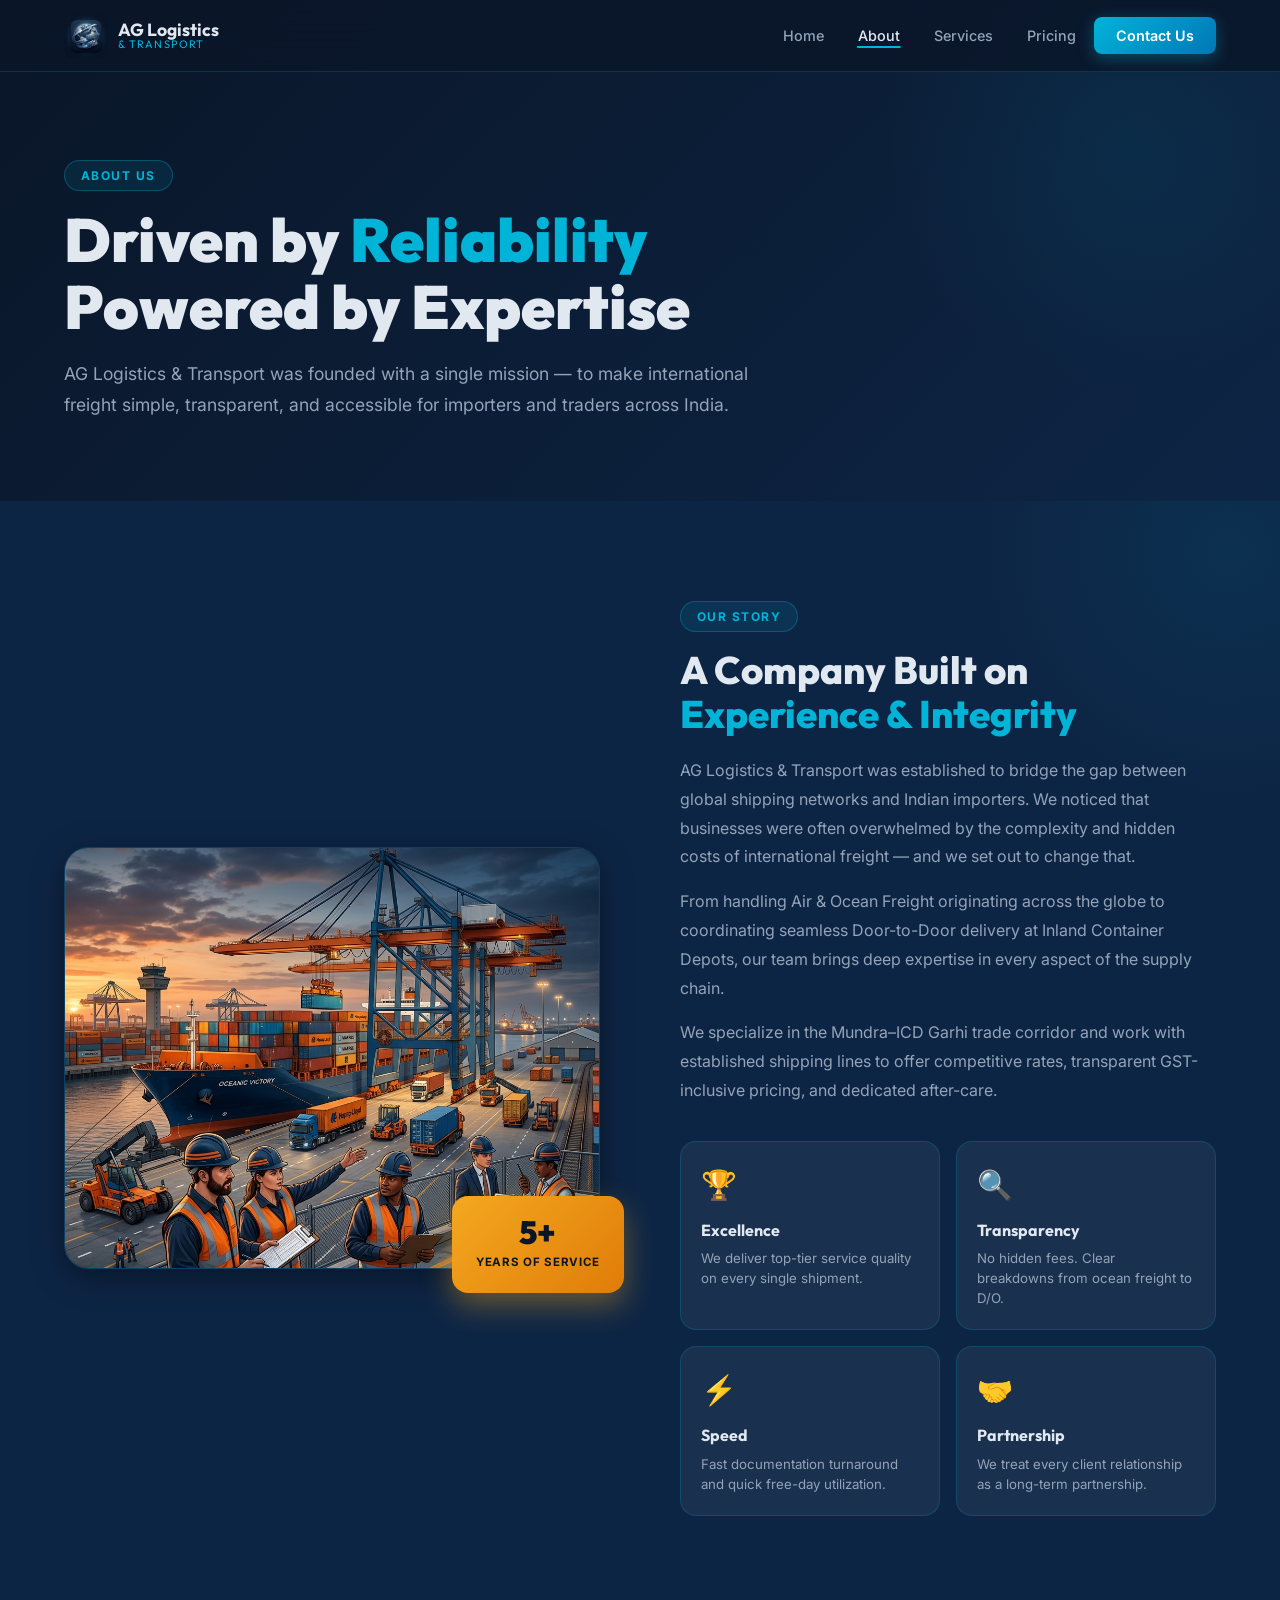
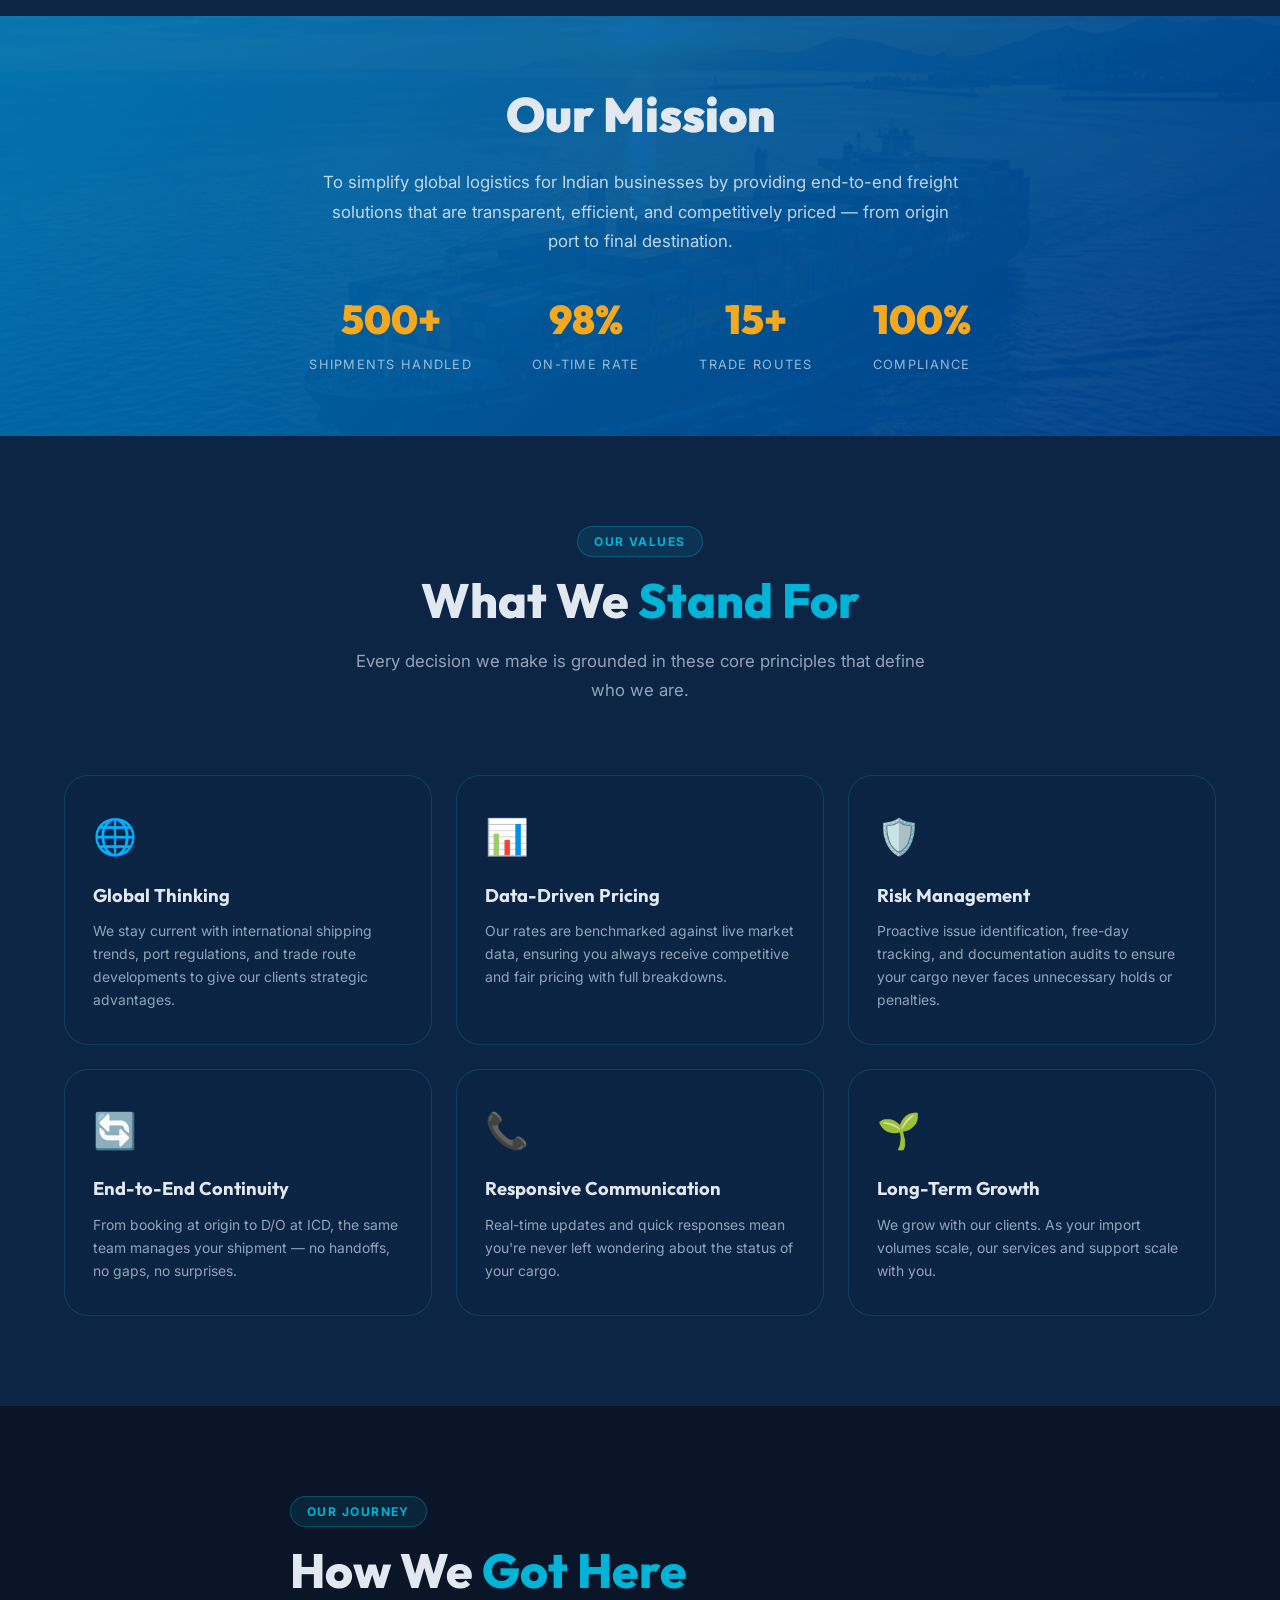
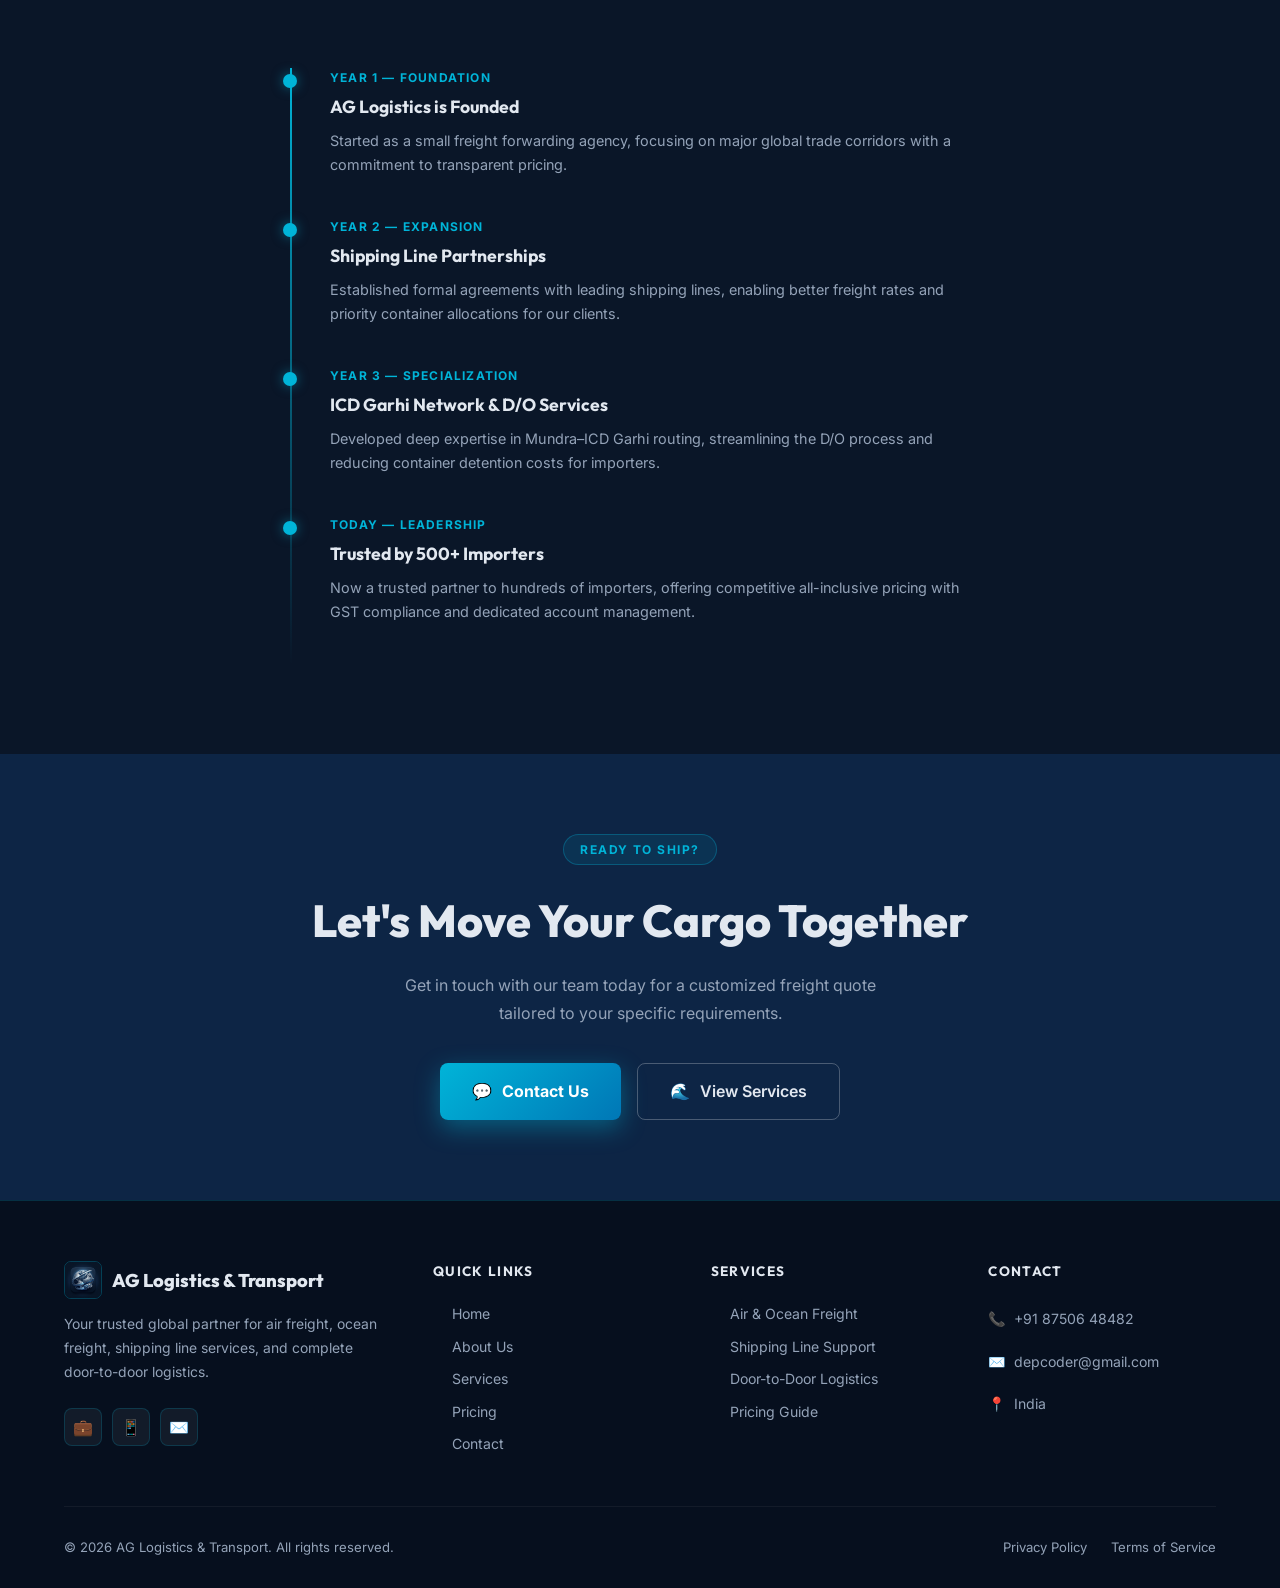
==== commit 57270824: "contact info changed" ====
--- a/about.html
+++ b/about.html
@@ -225,8 +225,11 @@
   <!-- NAVBAR -->
   <nav class="navbar" id="navbar">
     <a href="index.html" class="navbar-logo">
-      <div class="logo-icon">🚢</div>
-      <div class="logo-text">AG Logistics <span>& Transport</span></div>
+      <img src="images/logo.png" class="logo-icon1" alt="AG Logistics Logo" />
+      <div class="logo-text">
+        AG Logistics
+        <span>& Transport</span>
+      </div>
     </a>
     <ul class="navbar-links">
       <li><a href="index.html">Home</a></li>
@@ -279,8 +282,9 @@
           international freight — and we set out to change that.
         </p>
         <p class="about-text">
-          From handling Ocean Freight originating in China to coordinating seamless Delivery Orders at Inland Container
-          Depots across India, our team brings deep expertise in every aspect of the import supply chain.
+          From handling Air & Ocean Freight originating across the globe to coordinating seamless Door-to-Door delivery
+          at Inland Container
+          Depots, our team brings deep expertise in every aspect of the supply chain.
         </p>
         <p class="about-text">
           We specialize in the Mundra–ICD Garhi trade corridor and work with established shipping lines to offer
@@ -396,8 +400,8 @@
         <div class="timeline-item">
           <div class="timeline-year">Year 1 — Foundation</div>
           <h3 class="timeline-title">AG Logistics is Founded</h3>
-          <p class="timeline-desc">Started as a small freight forwarding agency, focusing on the India–China trade
-            corridor with a commitment to transparent pricing.</p>
+          <p class="timeline-desc">Started as a small freight forwarding agency, focusing on major global trade
+            corridors with a commitment to transparent pricing.</p>
         </div>
         <div class="timeline-item">
           <div class="timeline-year">Year 2 — Expansion</div>
@@ -439,14 +443,14 @@
     <div class="footer-grid">
       <div class="footer-brand">
         <div style="display:flex;align-items:center;gap:10px;margin-bottom:14px;">
-          <div
-            style="width:34px;height:34px;background:linear-gradient(135deg,#00b4d8,#0077b6);border-radius:7px;display:flex;align-items:center;justify-content:center;font-size:16px;">
-            🚢</div>
+          <img src="images/logo.png"
+            style="width: 38px; height: 38px; border-radius: 7px; object-fit: cover; border: 1px solid rgba(0,180,216,0.3);"
+            class="footer-logo" alt="AG Logistics Logo" />
           <span style="font-family:'Outfit',sans-serif;font-size:1.15rem;font-weight:800;">AG Logistics &
             Transport</span>
         </div>
-        <p class="footer-desc">Your trusted partner for ocean freight, shipping line services, and forwarder delivery
-          order management across global trade routes.</p>
+        <p class="footer-desc">Your trusted global partner for air freight, ocean freight, shipping line services, and
+          complete door-to-door logistics.</p>
         <div class="footer-socials">
           <div class="social-btn">💼</div>
           <div class="social-btn">📱</div>
@@ -466,9 +470,9 @@
       <div>
         <h4 class="footer-col-title">Services</h4>
         <ul class="footer-links">
-          <li><a href="services.html">Ocean Freight</a></li>
+          <li><a href="services.html">Air & Ocean Freight</a></li>
           <li><a href="services.html">Shipping Line Support</a></li>
-          <li><a href="services.html">Forwarder D/O</a></li>
+          <li><a href="services.html">Door-to-Door Logistics</a></li>
           <li><a href="pricing.html">Pricing Guide</a></li>
         </ul>
       </div>
--- a/css/style.css
+++ b/css/style.css
@@ -78,7 +78,8 @@
 }
 
 .navbar-logo .logo-icon {
-  width: 38px;
+  width: fit-content;
+  padding: 0 8px;
   height: 38px;
   background: linear-gradient(135deg, var(--color-accent), var(--color-accent-2));
   border-radius: 8px;
@@ -140,6 +141,14 @@
 .navbar-links a:hover::after,
 .navbar-links a.active::after {
   width: 60%;
+}
+
+.logo-icon1 {
+  width: 44px;
+  height: 44px;
+  border-radius: 8px;
+  object-fit: cover;
+  border: none; /* bye bye ugly blue box */
 }
 
 .navbar-cta {
@@ -1128,7 +1137,8 @@
 }
 
 .footer-brand .logo-icon {
-  width: 34px;
+  width: fit-content;
+  padding: 0 8px;
   height: 34px;
   background: linear-gradient(135deg, var(--color-accent), var(--color-accent-2));
   border-radius: 7px;
